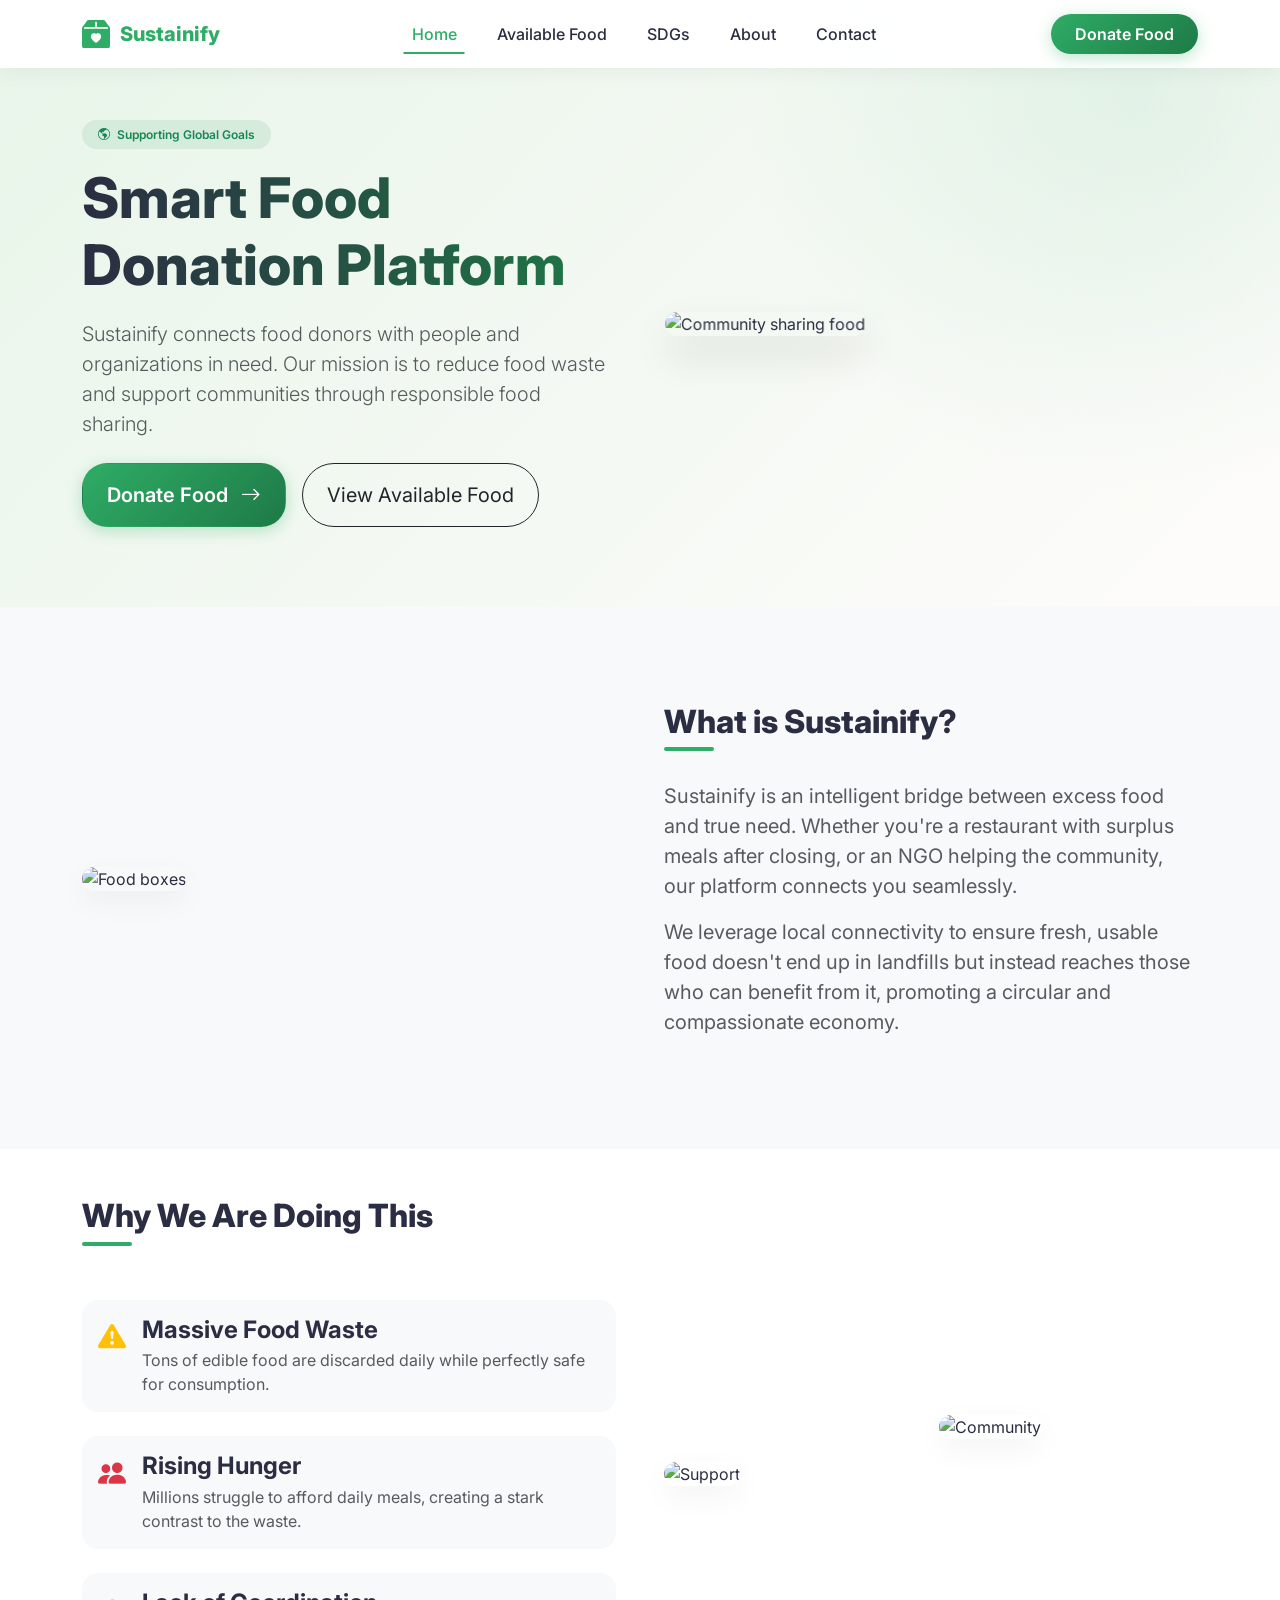
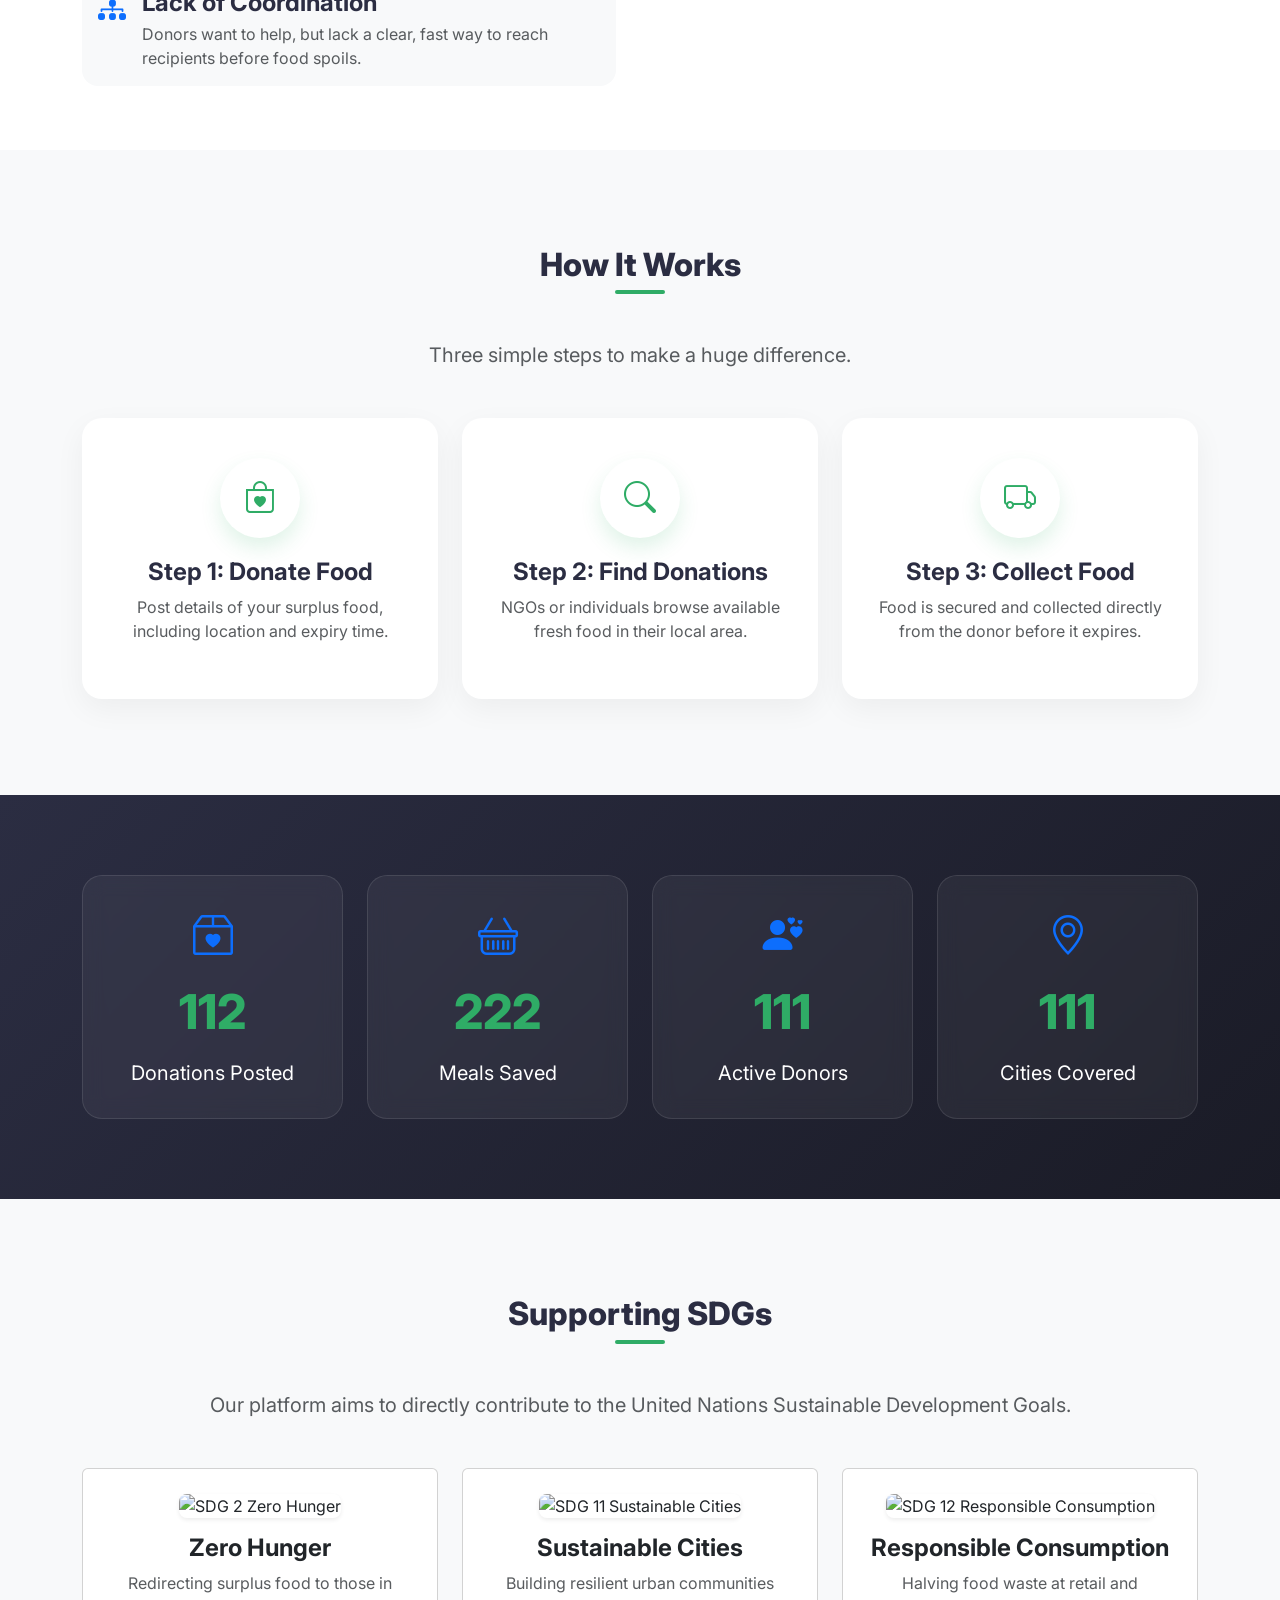
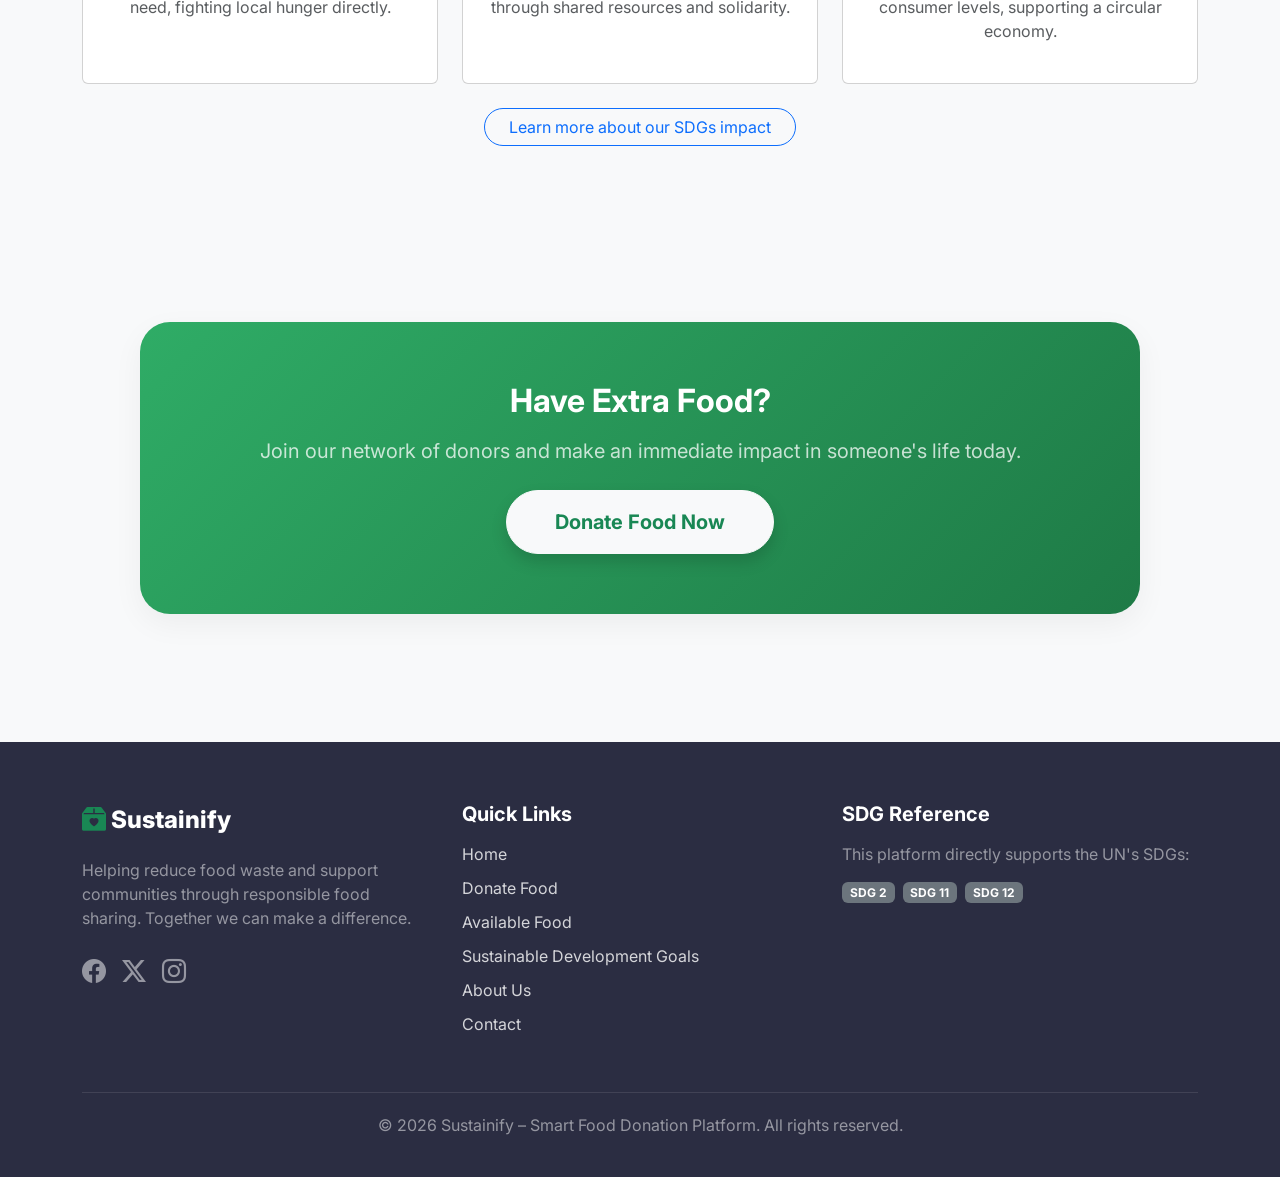
==== index.html @ 9cd1358a "First commit" ====
<!DOCTYPE html>
<html lang="en">

<head>
    <meta charset="UTF-8">
    <meta name="viewport" content="width=device-width, initial-scale=1.0">
    <title>Sustainify - Smart Food Donation Platform</title>
    <!-- Fonts -->
    <link rel="preconnect" href="https://fonts.googleapis.com">
    <link rel="preconnect" href="https://fonts.gstatic.com" crossorigin>
    <link href="https://fonts.googleapis.com/css2?family=Inter:wght@300;400;500;600;700;800&display=swap"
        rel="stylesheet">
    <!-- Bootstrap CSS -->
    <link href="https://cdn.jsdelivr.net/npm/bootstrap@5.3.2/dist/css/bootstrap.min.css" rel="stylesheet">
    <!-- Bootstrap Icons -->
    <link rel="stylesheet" href="https://cdn.jsdelivr.net/npm/bootstrap-icons@1.11.1/font/bootstrap-icons.css">

    <style>
        :root {
            --primary: #2fac66;
            /* Fresh Green */
            --primary-dark: #1e7a46;
            --secondary: #f4a261;
            /* Warm Orange/Food */
            --dark: #2b2d42;
            --light: #f8f9fa;
            --gray: #6c757d;
        }

        body {
            font-family: 'Inter', sans-serif;
            background-color: var(--light);
            color: var(--dark);
            display: flex;
            flex-direction: column;
            min-height: 100vh;
            overflow-x: hidden;
        }

        /* Navbar */
        .navbar {
            backdrop-filter: blur(15px);
            background-color: rgba(255, 255, 255, 0.95);
            box-shadow: 0 4px 20px rgba(0, 0, 0, 0.05);
            transition: all 0.3s ease;
        }

        .navbar-brand {
            font-weight: 800;
            color: var(--primary) !important;
            display: flex;
            align-items: center;
            gap: 10px;
        }

        .nav-link {
            font-weight: 500;
            color: var(--dark);
            transition: color 0.3s;
            position: relative;
        }

        .nav-link::after {
            content: '';
            position: absolute;
            width: 0;
            height: 2px;
            bottom: 0;
            left: 50%;
            background-color: var(--primary);
            transition: all 0.3s ease;
            transform: translateX(-50%);
        }

        .nav-link:hover::after,
        .nav-link.active::after {
            width: 100%;
        }

        .nav-link.active {
            color: var(--primary) !important;
        }

        .btn-donate-nav {
            background: linear-gradient(135deg, var(--primary), var(--primary-dark));
            color: white !important;
            border-radius: 25px;
            padding: 8px 24px;
            font-weight: 600;
            transition: transform 0.3s ease, box-shadow 0.3s ease;
            box-shadow: 0 4px 15px rgba(47, 172, 102, 0.3);
        }

        .btn-donate-nav:hover {
            transform: translateY(-2px);
            box-shadow: 0 6px 20px rgba(47, 172, 102, 0.4);
            color: white;
        }

        /* Hero Section */
        .hero {
            padding: 120px 0 80px;
            background: linear-gradient(135deg, #e8f5e9 0%, #fefcfb 100%);
            position: relative;
            overflow: hidden;
        }

        .hero::before {
            content: '';
            position: absolute;
            top: -50%;
            right: -20%;
            width: 800px;
            height: 800px;
            background: radial-gradient(circle, rgba(47, 172, 102, 0.1) 0%, rgba(255, 255, 255, 0) 70%);
            border-radius: 50%;
            z-index: 0;
        }

        .hero-content {
            position: relative;
            z-index: 1;
        }

        .hero-title {
            font-size: 3.5rem;
            font-weight: 800;
            line-height: 1.2;
            margin-bottom: 20px;
            background: linear-gradient(90deg, var(--dark), var(--primary-dark));
            -webkit-background-clip: text;
            -webkit-text-fill-color: transparent;
        }

        .hero-image {
            border-radius: 30px;
            box-shadow: 0 20px 40px rgba(0, 0, 0, 0.1);
            transform: perspective(1000px) rotateY(-5deg);
            transition: transform 0.5s ease;
        }

        .hero-image:hover {
            transform: perspective(1000px) rotateY(0deg);
        }

        /* Utils */
        .section-title {
            font-weight: 800;
            margin-bottom: 40px;
            position: relative;
            display: inline-block;
        }

        .section-title::after {
            content: '';
            position: absolute;
            bottom: -10px;
            left: 0;
            width: 50px;
            height: 4px;
            background-color: var(--primary);
            border-radius: 2px;
        }

        .section-title.text-center::after {
            left: 50%;
            transform: translateX(-50%);
        }

        .img-radius {
            border-radius: 20px;
        }

        .shadow-soft {
            box-shadow: 0 10px 30px rgba(0, 0, 0, 0.05);
        }

        .hover-lift {
            transition: transform 0.3s ease, box-shadow 0.3s ease;
        }

        .hover-lift:hover {
            transform: translateY(-10px);
            box-shadow: 0 15px 40px rgba(0, 0, 0, 0.1);
        }

        .gradient-text {
            background: linear-gradient(135deg, var(--primary), var(--secondary));
            -webkit-background-clip: text;
            -webkit-text-fill-color: transparent;
        }

        /* How it works */
        .step-icon {
            width: 80px;
            height: 80px;
            background: #fff;
            border-radius: 50%;
            display: flex;
            align-items: center;
            justify-content: center;
            font-size: 2rem;
            color: var(--primary);
            margin: 0 auto 20px;
            box-shadow: 0 10px 20px rgba(47, 172, 102, 0.15);
            position: relative;
            z-index: 2;
        }

        .step-card {
            background: #fff;
            padding: 40px 20px;
            border-radius: 20px;
            height: 100%;
            position: relative;
        }

        /* Statistics */
        .stats-section {
            background: linear-gradient(135deg, var(--dark), #1a1b26);
            color: white;
            padding: 80px 0;
            position: relative;
        }

        .stat-card {
            background: rgba(255, 255, 255, 0.05);
            backdrop-filter: blur(10px);
            padding: 30px;
            border-radius: 20px;
            border: 1px solid rgba(255, 255, 255, 0.1);
            text-align: center;
        }

        .stat-number {
            font-size: 3rem;
            font-weight: 800;
            color: var(--primary);
            margin: 10px 0;
        }

        /* CTA */
        .cta-section {
            background: linear-gradient(135deg, var(--primary), var(--primary-dark));
            border-radius: 30px;
            padding: 60px;
            color: white;
            text-align: center;
            margin: 80px auto;
            max-width: 1000px;
            position: relative;
            overflow: hidden;
        }

        .cta-section::before {
            content: '';
            position: absolute;
            top: 0;
            left: 0;
            width: 100%;
            height: 100%;
            background: url('https://images.unsplash.com/photo-1593113565214-80afcb4a45d7?ixlib=rb-4.0.3&auto=format&fit=crop&w=1000&q=80') center/cover;
            opacity: 0.1;
            mix-blend-mode: overlay;
        }

        .cta-content {
            position: relative;
            z-index: 1;
        }

        /* Footer */
        .footer {
            background-color: var(--dark);
            color: rgba(255, 255, 255, 0.8);
            padding: 60px 0 20px;
            margin-top: auto;
        }

        .footer-brand {
            font-size: 1.5rem;
            font-weight: 800;
            color: white;
            margin-bottom: 20px;
            display: inline-block;
        }

        .footer-links {
            list-style: none;
            padding: 0;
        }

        .footer-links li {
            margin-bottom: 10px;
        }

        .footer-links a {
            color: rgba(255, 255, 255, 0.8);
            text-decoration: none;
            transition: color 0.3s;
        }

        .footer-links a:hover {
            color: var(--primary);
        }

        .footer-divider {
            border-top: 1px solid rgba(255, 255, 255, 0.1);
            margin: 40px 0 20px;
            padding-top: 20px;
        }
    </style>
</head>

<body>

    <!-- Navbar -->
    <nav class="navbar navbar-expand-lg fixed-top">
        <div class="container">
            <a class="navbar-brand" href="index.html">
                <i class="bi bi-box2-heart-fill fs-3"></i> Sustainify
            </a>
            <button class="navbar-toggler" type="button" data-bs-toggle="collapse" data-bs-target="#navbarNav">
                <span class="navbar-toggler-icon"></span>
            </button>
            <div class="collapse navbar-collapse" id="navbarNav">
                <ul class="navbar-nav mx-auto gap-4">
                    <li class="nav-item">
                        <a class="nav-link" href="index.html">Home</a>
                    </li>
                    <li class="nav-item">
                        <a class="nav-link" href="food-list.html">Available Food</a>
                    </li>
                    <li class="nav-item">
                        <a class="nav-link" href="sdg.html">SDGs</a>
                    </li>
                    <li class="nav-item">
                        <a class="nav-link" href="about.html">About</a>
                    </li>
                    <li class="nav-item">
                        <a class="nav-link" href="contact.html">Contact</a>
                    </li>
                </ul>
                <div class="d-flex">
                    <a href="donate.html" class="btn btn-donate-nav nav-link">Donate Food</a>
                </div>
            </div>
        </div>
    </nav>

    <!-- Hero Section -->
    <section class="hero d-flex align-items-center">
        <div class="container">
            <div class="row align-items-center g-5">
                <div class="col-lg-6 hero-content">
                    <span class="badge bg-success bg-opacity-10 text-success mb-3 px-3 py-2 rounded-pill fw-semibold">
                        <i class="bi bi-globe-americas me-1"></i> Supporting Global Goals
                    </span>
                    <h1 class="hero-title">Smart Food Donation Platform</h1>
                    <p class="lead text-muted mb-4">
                        Sustainify connects food donors with people and organizations in need.
                        Our mission is to reduce food waste and support communities through responsible food sharing.
                    </p>
                    <div class="d-flex gap-3 flex-wrap">
                        <a href="donate.html" class="btn btn-donate-nav px-4 py-3 fs-5">
                            Donate Food <i class="bi bi-arrow-right ms-2"></i>
                        </a>
                        <a href="food-list.html" class="btn btn-outline-dark rounded-pill px-4 py-3 fs-5 hover-lift">
                            View Available Food
                        </a>
                    </div>
                </div>
                <div class="col-lg-6">
                    <img src="https://images.unsplash.com/photo-1593113630400-ea4288922497?ixlib=rb-4.0.3&auto=format&fit=crop&w=800&q=80"
                        alt="Community sharing food" class="img-fluid hero-image w-100 object-fit-cover"
                        style="height: 500px;">
                </div>
            </div>
        </div>
    </section>

    <!-- What is Sustainify -->
    <section class="py-5 my-5">
        <div class="container">
            <div class="row align-items-center g-5 flex-lg-row-reverse">
                <div class="col-lg-6">
                    <h2 class="section-title">What is Sustainify?</h2>
                    <p class="fs-5 text-muted">
                        Sustainify is an intelligent bridge between excess food and true need. Whether you're a
                        restaurant with surplus meals after closing, or an NGO helping the community, our platform
                        connects you seamlessly.
                    </p>
                    <p class="fs-5 text-muted">
                        We leverage local connectivity to ensure fresh, usable food doesn't end up in landfills but
                        instead reaches those who can benefit from it, promoting a circular and compassionate economy.
                    </p>
                </div>
                <div class="col-lg-6">
                    <div class="position-relative hover-lift">
                        <img src="https://images.unsplash.com/photo-1594708767771-a7502209ff51?ixlib=rb-4.0.3&auto=format&fit=crop&w=800&q=80"
                            alt="Food boxes" class="img-fluid img-radius shadow-soft">
                    </div>
                </div>
            </div>
        </div>
    </section>

    <!-- Why We Are Doing This -->
    <section class="py-5 bg-white">
        <div class="container">
            <div class="row align-items-center g-5">
                <div class="col-lg-6">
                    <h2 class="section-title">Why We Are Doing This</h2>
                    <ul class="list-unstyled mt-4">
                        <li class="d-flex align-items-start mb-4 hover-lift p-3 rounded-4 bg-light">
                            <i class="bi bi-exclamation-triangle-fill text-warning fs-3 me-3"></i>
                            <div>
                                <h4 class="fw-bold mb-1">Massive Food Waste</h4>
                                <p class="text-muted mb-0">Tons of edible food are discarded daily while perfectly safe
                                    for consumption.</p>
                            </div>
                        </li>
                        <li class="d-flex align-items-start mb-4 hover-lift p-3 rounded-4 bg-light">
                            <i class="bi bi-people-fill text-danger fs-3 me-3"></i>
                            <div>
                                <h4 class="fw-bold mb-1">Rising Hunger</h4>
                                <p class="text-muted mb-0">Millions struggle to afford daily meals, creating a stark
                                    contrast to the waste.</p>
                            </div>
                        </li>
                        <li class="d-flex align-items-start hover-lift p-3 rounded-4 bg-light">
                            <i class="bi bi-diagram-3-fill text-primary fs-3 me-3"></i>
                            <div>
                                <h4 class="fw-bold mb-1">Lack of Coordination</h4>
                                <p class="text-muted mb-0">Donors want to help, but lack a clear, fast way to reach
                                    recipients before food spoils.</p>
                            </div>
                        </li>
                    </ul>
                </div>
                <div class="col-lg-6">
                    <div class="row g-3">
                        <div class="col-6">
                            <img src="https://images.unsplash.com/photo-1488521787991-ed7bbaae773c?ixlib=rb-4.0.3&auto=format&fit=crop&w=400&q=80"
                                alt="Support" class="img-fluid img-radius shadow-soft hover-lift mt-5">
                        </div>
                        <div class="col-6">
                            <img src="https://communitysolidarity.org/sites/all/files/hempstead_food_share_banner2.png"
                                alt="Community" class="img-fluid img-radius shadow-soft hover-lift">
                        </div>
                    </div>
                </div>
            </div>
        </div>
    </section>

    <!-- How it works -->
    <section class="py-5 my-5 bg-light">
        <div class="container">
            <div class="text-center mb-5">
                <h2 class="section-title text-center">How It Works</h2>
                <p class="text-muted fs-5 mt-3">Three simple steps to make a huge difference.</p>
            </div>
            <div class="row g-4 position-relative">
                <!-- Connect line removed intentionally -->

                <div class="col-md-4 text-center">
                    <div class="step-card shadow-soft hover-lift">
                        <div class="step-icon">
                            <i class="bi bi-bag-heart"></i>
                        </div>
                        <h4 class="fw-bold">Step 1: Donate Food</h4>
                        <p class="text-muted">Post details of your surplus food, including location and expiry time.</p>
                    </div>
                </div>
                <div class="col-md-4 text-center">
                    <div class="step-card shadow-soft hover-lift">
                        <div class="step-icon">
                            <i class="bi bi-search"></i>
                        </div>
                        <h4 class="fw-bold">Step 2: Find Donations</h4>
                        <p class="text-muted">NGOs or individuals browse available fresh food in their local area.</p>
                    </div>
                </div>
                <div class="col-md-4 text-center">
                    <div class="step-card shadow-soft hover-lift">
                        <div class="step-icon">
                            <i class="bi bi-truck"></i>
                        </div>
                        <h4 class="fw-bold">Step 3: Collect Food</h4>
                        <p class="text-muted">Food is secured and collected directly from the donor before it expires.
                        </p>
                    </div>
                </div>
            </div>
        </div>
    </section>

    <!-- Statistics Section -->
    <section class="stats-section">
        <div class="container">
            <div class="row g-4 text-center">
                <div class="col-sm-6 col-lg-3">
                    <div class="stat-card hover-lift">
                        <i class="bi bi-box2-heart fs-1 text-primary"></i>
                        <div class="stat-number" data-target="120">0</div>
                        <div class="fs-5">Donations Posted</div>
                    </div>
                </div>
                <div class="col-sm-6 col-lg-3">
                    <div class="stat-card hover-lift">
                        <i class="bi bi-basket fs-1 text-primary"></i>
                        <div class="stat-number" data-target="350">0</div>
                        <div class="fs-5">Meals Saved</div>
                    </div>
                </div>
                <div class="col-sm-6 col-lg-3">
                    <div class="stat-card hover-lift">
                        <i class="bi bi-person-hearts fs-1 text-primary"></i>
                        <div class="stat-number" data-target="50">0</div>
                        <div class="fs-5">Active Donors</div>
                    </div>
                </div>
                <div class="col-sm-6 col-lg-3">
                    <div class="stat-card hover-lift">
                        <i class="bi bi-geo-alt fs-1 text-primary"></i>
                        <div class="stat-number" data-target="10">0</div>
                        <div class="fs-5">Cities Covered</div>
                    </div>
                </div>
            </div>
        </div>
    </section>

    <!-- SDG Highlight Section -->
    <section class="py-5 my-5">
        <div class="container">
            <div class="text-center mb-5">
                <h2 class="section-title text-center">Supporting SDGs</h2>
                <p class="text-muted fs-5 mt-3">Our platform aims to directly contribute to the United Nations
                    Sustainable Development Goals.</p>
            </div>
            <div class="row g-4">
                <div class="col-md-4">
                    <div class="card h-100 hover-lift text-center p-4">
                        <div class="mb-3">
                            <img src="https://sdgs.un.org/sites/default/files/goals/E_SDG_Icons-02.jpg"
                                alt="SDG 2 Zero Hunger" class="img-fluid rounded-3 shadow-sm" style="width: 120px;">
                        </div>
                        <h4 class="fw-bold">Zero Hunger</h4>
                        <p class="text-muted">Redirecting surplus food to those in need, fighting local hunger directly.
                        </p>
                    </div>
                </div>
                <div class="col-md-4">
                    <div class="card h-100 hover-lift text-center p-4">
                        <div class="mb-3">
                            <img src="https://sdgs.un.org/sites/default/files/goals/E_SDG_Icons-11.jpg"
                                alt="SDG 11 Sustainable Cities" class="img-fluid rounded-3 shadow-sm"
                                style="width: 120px;">
                        </div>
                        <h4 class="fw-bold">Sustainable Cities</h4>
                        <p class="text-muted">Building resilient urban communities through shared resources and
                            solidarity.</p>
                    </div>
                </div>
                <div class="col-md-4">
                    <div class="card h-100 hover-lift text-center p-4">
                        <div class="mb-3">
                            <img src="https://sdgs.un.org/sites/default/files/goals/E_SDG_Icons-12.jpg"
                                alt="SDG 12 Responsible Consumption" class="img-fluid rounded-3 shadow-sm"
                                style="width: 120px;">
                        </div>
                        <h4 class="fw-bold">Responsible Consumption</h4>
                        <p class="text-muted">Halving food waste at retail and consumer levels, supporting a circular
                            economy.</p>
                    </div>
                </div>
            </div>
            <div class="text-center mt-4">
                <a href="sdg.html" class="btn btn-outline-primary rounded-pill px-4">Learn more about our SDGs
                    impact</a>
            </div>
        </div>
    </section>

    <!-- Call to action -->
    <div class="container pb-5">
        <div class="cta-section shadow-soft hover-lift">
            <div class="cta-content">
                <h2 class="fw-bold mb-3">Have Extra Food?</h2>
                <p class="fs-5 mb-4 opacity-75">Join our network of donors and make an immediate impact in someone's
                    life today.</p>
                <a href="donate.html"
                    class="btn btn-light text-success fw-bold rounded-pill px-5 py-3 fs-5 hover-zoom shadow">
                    Donate Food Now
                </a>
            </div>
        </div>
    </div>

    <!-- Footer -->
    <footer class="footer">
        <div class="container">
            <div class="row g-4">
                <div class="col-lg-4">
                    <a href="index.html" class="footer-brand text-decoration-none">
                        <i class="bi bi-box2-heart-fill text-success"></i> Sustainify
                    </a>
                    <p class="text-white-50 mb-4 pe-lg-4">
                        Helping reduce food waste and support communities through responsible food sharing. Together we
                        can make a difference.
                    </p>
                    <div class="d-flex gap-3">
                        <a href="#" class="text-white-50 fs-4 hover-zoom"><i class="bi bi-facebook"></i></a>
                        <a href="#" class="text-white-50 fs-4 hover-zoom"><i class="bi bi-twitter-x"></i></a>
                        <a href="#" class="text-white-50 fs-4 hover-zoom"><i class="bi bi-instagram"></i></a>
                    </div>
                </div>
                <div class="col-lg-4">
                    <h5 class="text-white mb-3 fw-bold">Quick Links</h5>
                    <ul class="footer-links">
                        <li><a href="index.html">Home</a></li>
                        <li><a href="donate.html">Donate Food</a></li>
                        <li><a href="food-list.html">Available Food</a></li>
                        <li><a href="sdg.html">Sustainable Development Goals</a></li>
                        <li><a href="about.html">About Us</a></li>
                        <li><a href="contact.html">Contact</a></li>
                    </ul>
                </div>
                <div class="col-lg-4">
                    <h5 class="text-white mb-3 fw-bold">SDG Reference</h5>
                    <p class="text-white-50">
                        This platform directly supports the UN's SDGs:
                    </p>
                    <div class="d-flex gap-2 mb-3 flex-wrap">
                        <span class="badge bg-secondary text-white">SDG 2</span>
                        <span class="badge bg-secondary text-white">SDG 11</span>
                        <span class="badge bg-secondary text-white">SDG 12</span>
                    </div>
                </div>
            </div>
            <div class="footer-divider text-center text-white-50">
                <p class="mb-0">© 2026 Sustainify – Smart Food Donation Platform. All rights reserved.</p>
            </div>
        </div>
    </footer>

    <!-- Bootstrap JS -->
    <script src="https://cdn.jsdelivr.net/npm/bootstrap@5.3.2/dist/js/bootstrap.bundle.min.js"></script>

    <!-- Custom Scripts -->
    <script>
        document.addEventListener('DOMContentLoaded', () => {
            // Navbar Active State
            const currentPath = window.location.pathname.split('/').pop() || 'index.html';
            const navLinks = document.querySelectorAll('.nav-link');
            navLinks.forEach(link => {
                if (link.getAttribute('href') === currentPath) {
                    link.classList.add('active');
                }
            });

            // Animated Counters
            const counters = document.querySelectorAll('.stat-number');
            const speed = 200; // The lower the slower

            const animateCounters = () => {
                counters.forEach(counter => {
                    const target = +counter.getAttribute('data-target');
                    const count = +counter.innerText;

                    const updateCount = () => {
                        const inc = target / speed;
                        if (count < target) {
                            counter.innerText = Math.ceil(parseInt(counter.innerText) + inc);
                            setTimeout(updateCount, 10);
                        } else {
                            counter.innerText = target + "+";
                        }
                    };
                    updateCount();
                });
            }

            // Intersection Observer for animations
            const observerOptions = {
                threshold: 0.5
            };
            const observer = new IntersectionObserver((entries) => {
                entries.forEach(entry => {
                    if (entry.isIntersecting) {
                        animateCounters();
                        observer.disconnect(); // Run once
                    }
                });
            }, observerOptions);

            const statsSection = document.querySelector('.stats-section');
            if (statsSection) {
                observer.observe(statsSection);
            }
        });
    </script>
</body>

</html>
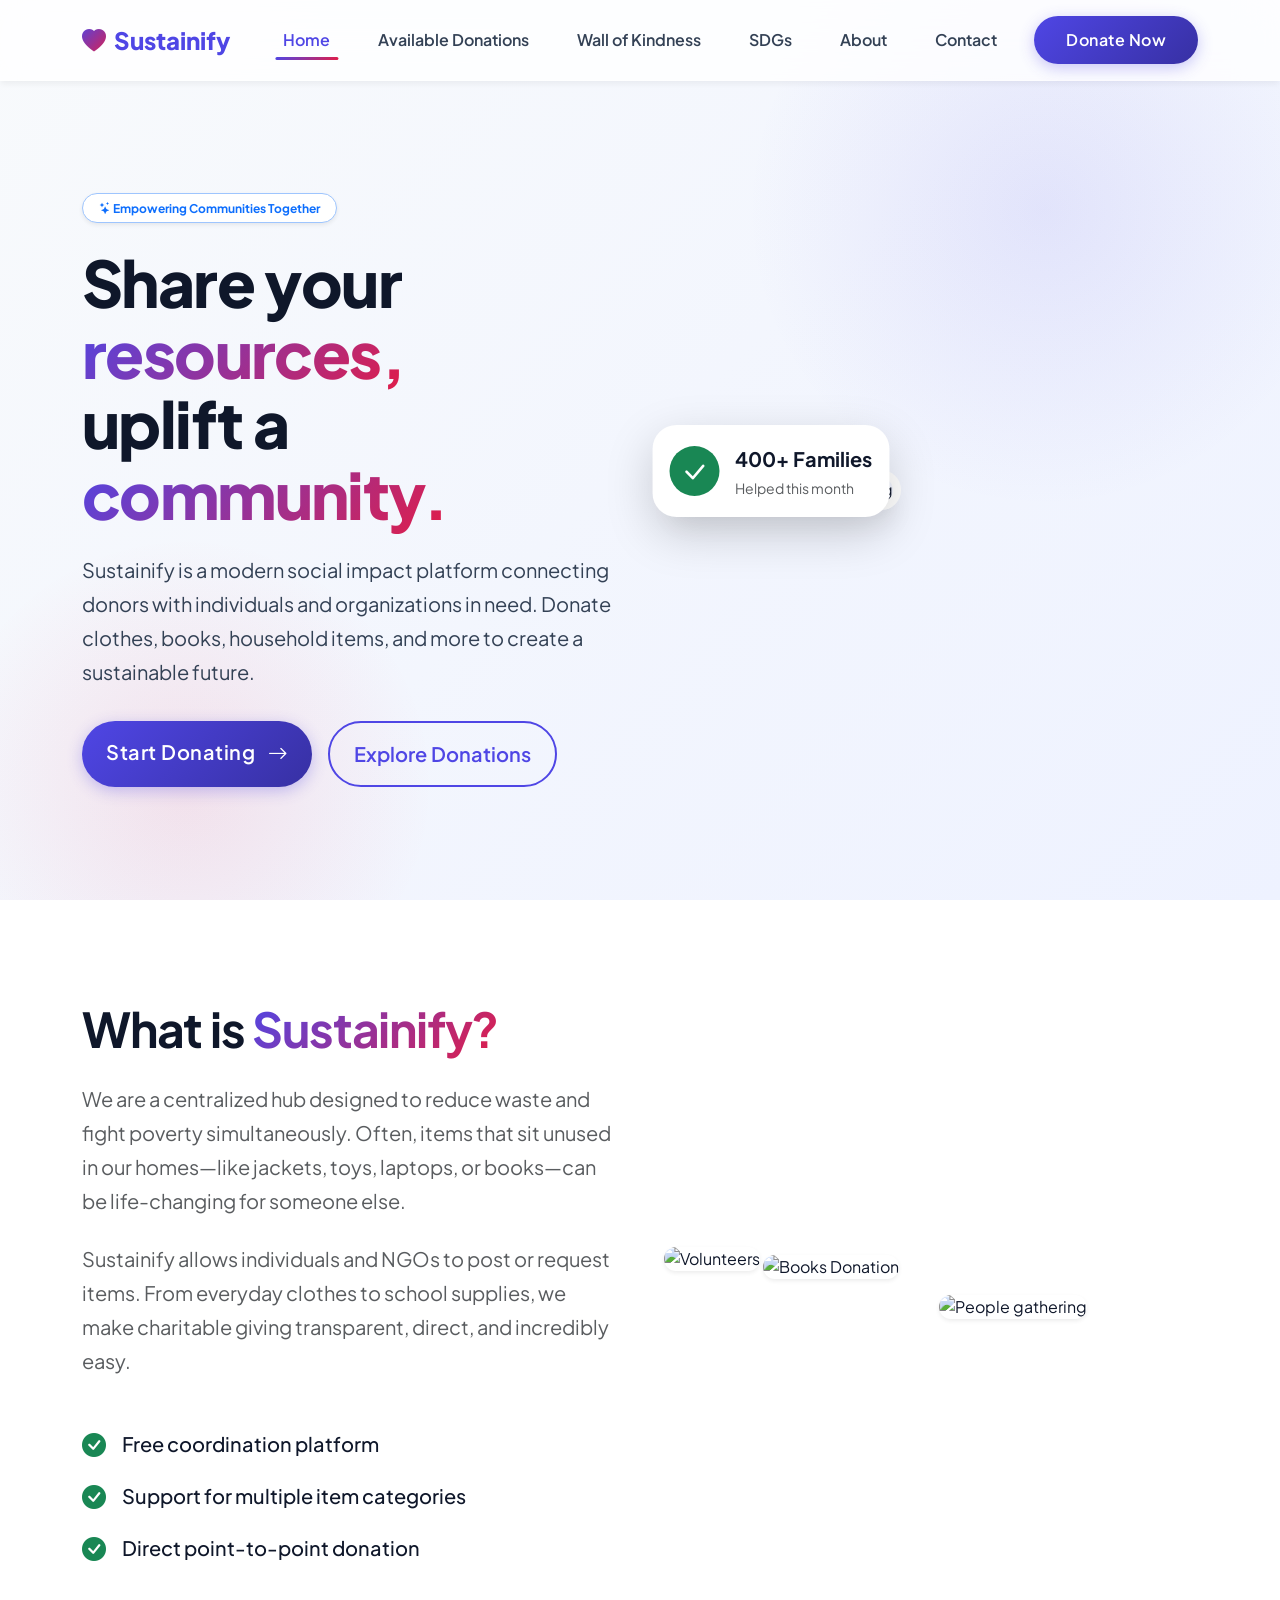
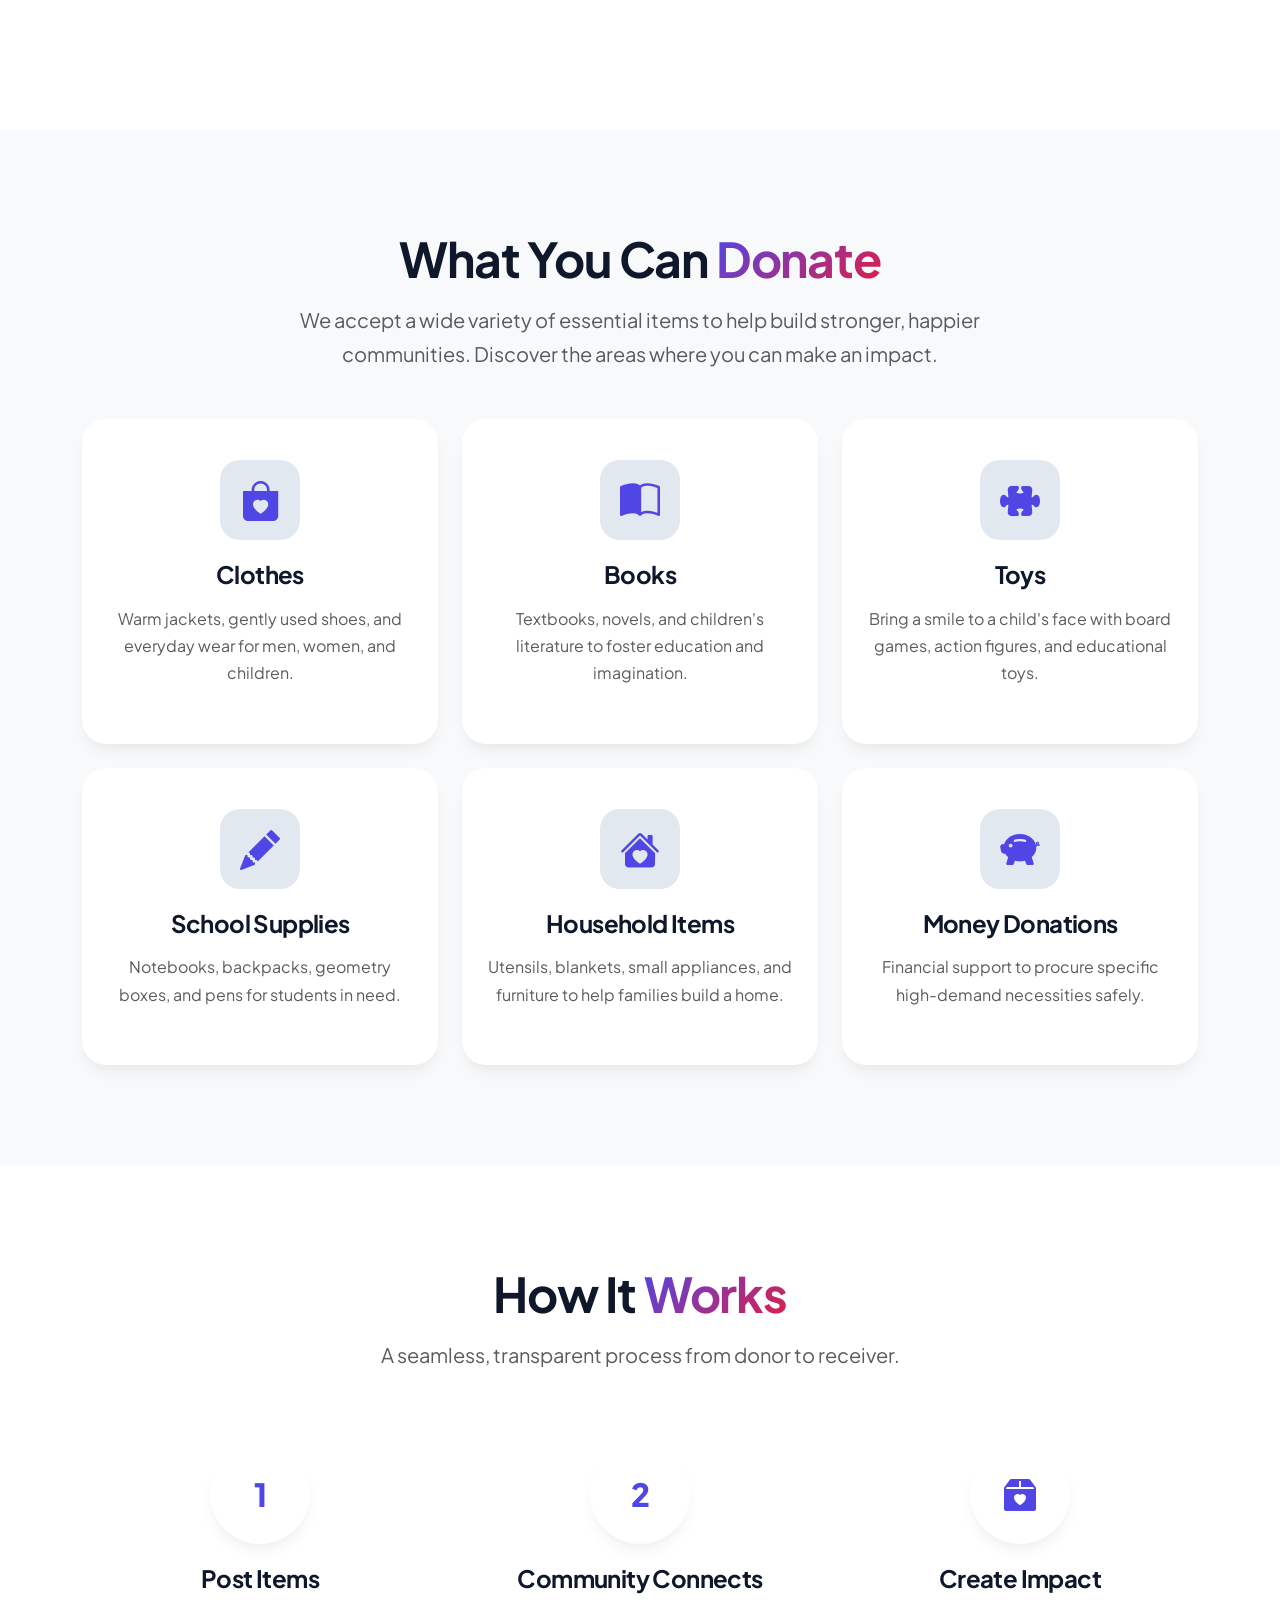
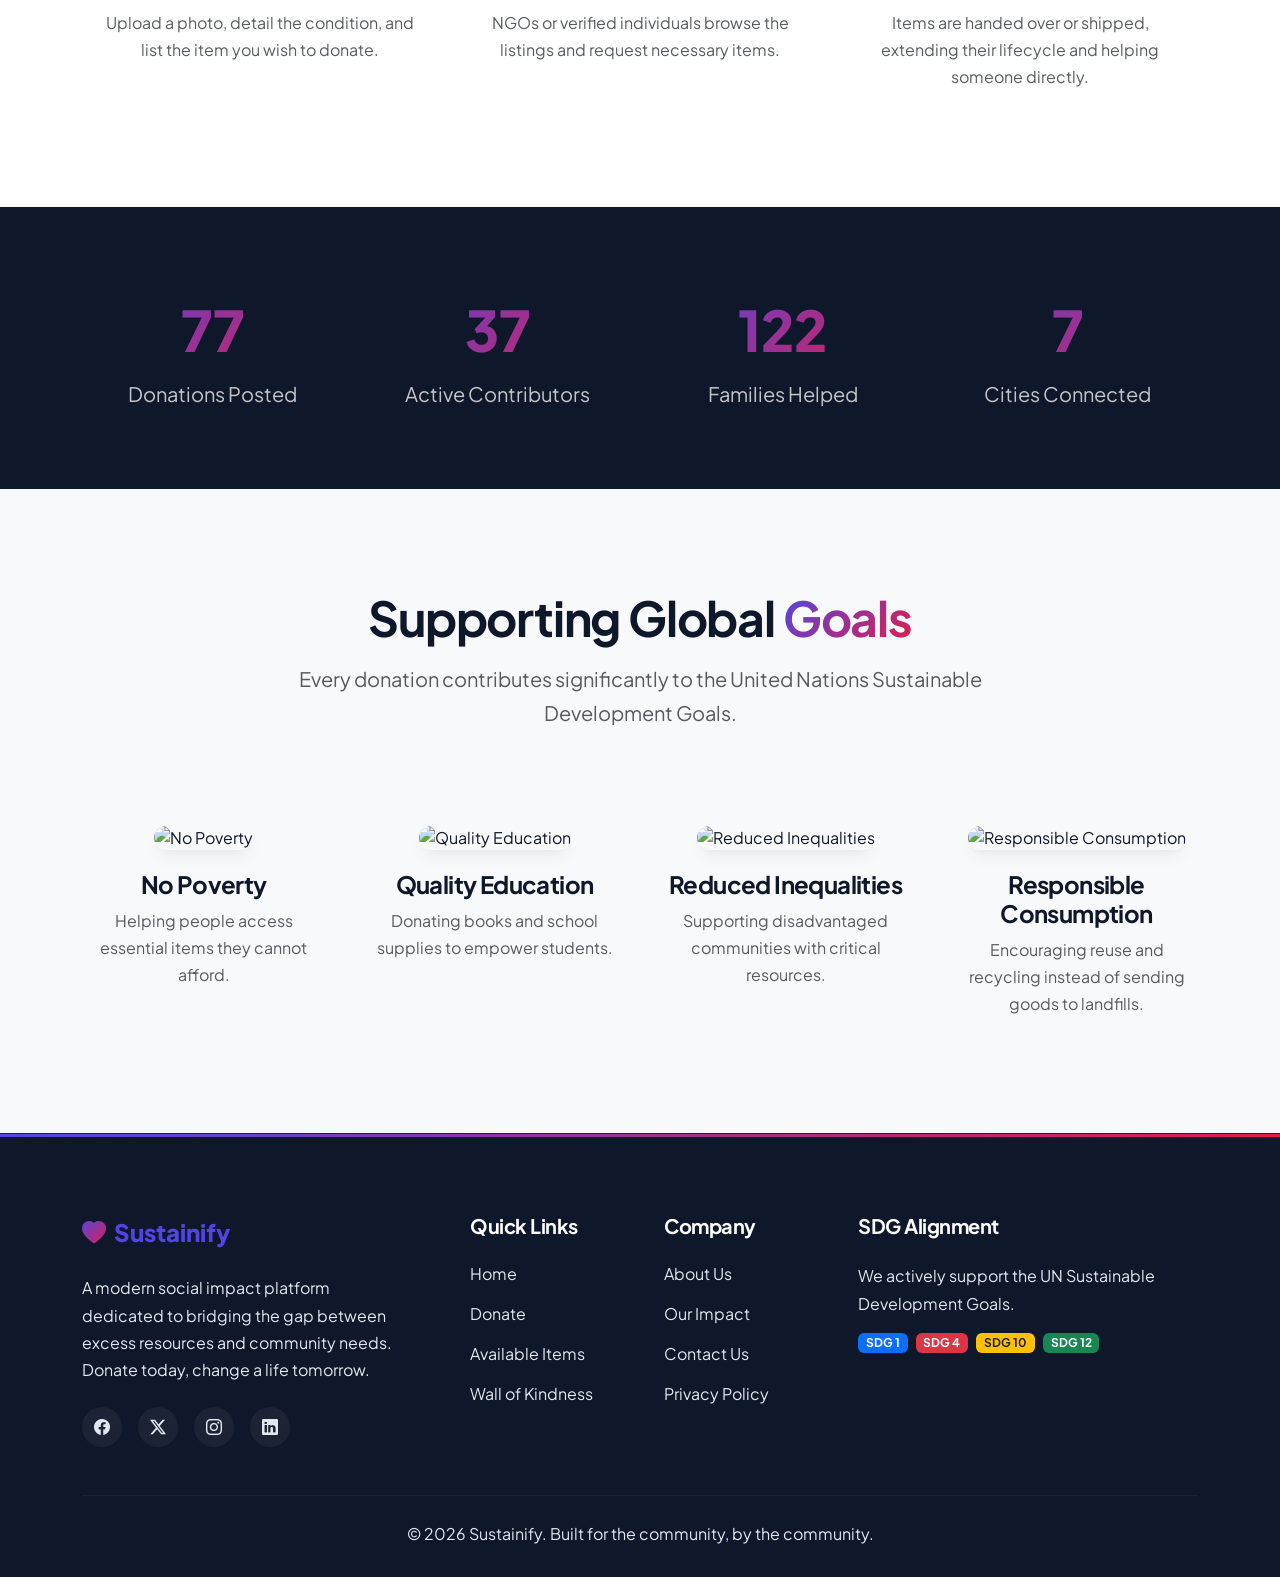
==== commit 51d04f9b: "Website change from food donation to Community donation platform" ====
--- a/index.html
+++ b/index.html
@@ -4,449 +4,332 @@
 <head>
     <meta charset="UTF-8">
     <meta name="viewport" content="width=device-width, initial-scale=1.0">
-    <title>Sustainify - Smart Food Donation Platform</title>
-    <!-- Fonts -->
-    <link rel="preconnect" href="https://fonts.googleapis.com">
-    <link rel="preconnect" href="https://fonts.gstatic.com" crossorigin>
-    <link href="https://fonts.googleapis.com/css2?family=Inter:wght@300;400;500;600;700;800&display=swap"
-        rel="stylesheet">
+    <title>Sustainify - Community Donation Platform</title>
+    
     <!-- Bootstrap CSS -->
     <link href="https://cdn.jsdelivr.net/npm/bootstrap@5.3.2/dist/css/bootstrap.min.css" rel="stylesheet">
     <!-- Bootstrap Icons -->
     <link rel="stylesheet" href="https://cdn.jsdelivr.net/npm/bootstrap-icons@1.11.1/font/bootstrap-icons.css">
+    
+    <!-- Custom CSS -->
+    <link rel="stylesheet" href="assets/css/style.css">
 
     <style>
-        :root {
-            --primary: #2fac66;
-            /* Fresh Green */
-            --primary-dark: #1e7a46;
-            --secondary: #f4a261;
-            /* Warm Orange/Food */
-            --dark: #2b2d42;
-            --light: #f8f9fa;
-            --gray: #6c757d;
-        }
-
-        body {
-            font-family: 'Inter', sans-serif;
-            background-color: var(--light);
-            color: var(--dark);
-            display: flex;
-            flex-direction: column;
+        /* Homepage specific styles */
+        .hero-section {
             min-height: 100vh;
-            overflow-x: hidden;
-        }
-
-        /* Navbar */
-        .navbar {
-            backdrop-filter: blur(15px);
-            background-color: rgba(255, 255, 255, 0.95);
-            box-shadow: 0 4px 20px rgba(0, 0, 0, 0.05);
-            transition: all 0.3s ease;
-        }
-
-        .navbar-brand {
-            font-weight: 800;
-            color: var(--primary) !important;
             display: flex;
             align-items: center;
-            gap: 10px;
-        }
-
-        .nav-link {
-            font-weight: 500;
-            color: var(--dark);
-            transition: color 0.3s;
-            position: relative;
-        }
-
-        .nav-link::after {
+            background: linear-gradient(135deg, var(--light) 0%, #eef2ff 100%);
+            position: relative;
+            overflow: hidden;
+            padding-top: 80px;
+        }
+
+        .hero-bg-shapes {
+            position: absolute;
+            top: 0; left: 0; right: 0; bottom: 0;
+            z-index: 0;
+            overflow: hidden;
+        }
+
+        .shape-1 {
+            position: absolute;
+            top: -10%; right: -5%;
+            width: 600px; height: 600px;
+            background: radial-gradient(circle, rgba(79, 70, 229, 0.1) 0%, transparent 70%);
+            border-radius: 50%;
+            animation: float 10s infinite ease-in-out;
+        }
+
+        .shape-2 {
+            position: absolute;
+            bottom: -15%; left: -5%;
+            width: 500px; height: 500px;
+            background: radial-gradient(circle, rgba(225, 29, 72, 0.1) 0%, transparent 70%);
+            border-radius: 50%;
+            animation: float 8s infinite ease-in-out reverse;
+        }
+
+        @keyframes float {
+            0% { transform: translateY(0px) rotate(0deg); }
+            50% { transform: translateY(-30px) rotate(5deg); }
+            100% { transform: translateY(0px) rotate(0deg); }
+        }
+
+        .hero-content {
+            position: relative;
+            z-index: 1;
+        }
+
+        .hero-title {
+            font-size: 4rem;
+            font-weight: 800;
+            line-height: 1.1;
+            margin-bottom: 1.5rem;
+        }
+
+        .hero-subtitle {
+            font-size: 1.25rem;
+            color: var(--dark-muted);
+            margin-bottom: 2rem;
+            max-width: 600px;
+        }
+
+        .hero-image-wrapper {
+            position: relative;
+            z-index: 1;
+        }
+
+        .hero-img {
+            border-radius: 30px;
+            box-shadow: var(--shadow-lg);
+            border: 8px solid white;
+        }
+
+        /* Category Cards */
+        .category-card {
+            text-align: center;
+            padding: 40px 20px;
+            height: 100%;
+            cursor: pointer;
+        }
+
+        .category-icon {
+            width: 80px; 
+            height: 80px;
+            border-radius: 20px;
+            background: var(--light-muted);
+            display: flex;
+            align-items: center;
+            justify-content: center;
+            margin: 0 auto 20px;
+            font-size: 2.5rem;
+            color: var(--primary);
+            transition: var(--transition-normal);
+        }
+
+        .category-card:hover .category-icon {
+            background: var(--grad-primary);
+            color: white;
+            box-shadow: var(--shadow-glow);
+            transform: scale(1.1) rotate(5deg);
+        }
+
+        /* Stats Section */
+        .stats-section {
+            background: var(--dark);
+            color: white;
+            position: relative;
+            padding: 80px 0;
+            overflow: hidden;
+        }
+
+        .stats-section::after {
             content: '';
             position: absolute;
-            width: 0;
-            height: 2px;
-            bottom: 0;
-            left: 50%;
-            background-color: var(--primary);
-            transition: all 0.3s ease;
-            transform: translateX(-50%);
-        }
-
-        .nav-link:hover::after,
-        .nav-link.active::after {
-            width: 100%;
-        }
-
-        .nav-link.active {
-            color: var(--primary) !important;
-        }
-
-        .btn-donate-nav {
-            background: linear-gradient(135deg, var(--primary), var(--primary-dark));
-            color: white !important;
-            border-radius: 25px;
-            padding: 8px 24px;
-            font-weight: 600;
-            transition: transform 0.3s ease, box-shadow 0.3s ease;
-            box-shadow: 0 4px 15px rgba(47, 172, 102, 0.3);
-        }
-
-        .btn-donate-nav:hover {
-            transform: translateY(-2px);
-            box-shadow: 0 6px 20px rgba(47, 172, 102, 0.4);
-            color: white;
-        }
-
-        /* Hero Section */
-        .hero {
-            padding: 120px 0 80px;
-            background: linear-gradient(135deg, #e8f5e9 0%, #fefcfb 100%);
-            position: relative;
-            overflow: hidden;
-        }
-
-        .hero::before {
+            top: 0; left: 0; right: 0; bottom: 0;
+            background: url('https://images.unsplash.com/photo-1593113565214-80afcb4a45d7?ixlib=rb-4.0.3&auto=format&fit=crop&w=1920&q=80') center/cover;
+            opacity: 0.1;
+            z-index: 0;
+        }
+
+        .stat-item {
+            position: relative;
+            z-index: 1;
+            text-align: center;
+        }
+
+        .counter-val {
+            font-size: 3.5rem;
+            font-weight: 800;
+            background: var(--grad-accent);
+            -webkit-background-clip: text;
+            -webkit-text-fill-color: transparent;
+        }
+
+        /* How it works */
+        .step-wrapper {
+            position: relative;
+        }
+
+        .step-wrapper:not(:last-child)::after {
             content: '';
             position: absolute;
-            top: -50%;
-            right: -20%;
-            width: 800px;
-            height: 800px;
-            background: radial-gradient(circle, rgba(47, 172, 102, 0.1) 0%, rgba(255, 255, 255, 0) 70%);
+            top: 50px;
+            right: -50%;
+            width: 100%;
+            height: 2px;
+            background: dashed 2px var(--primary-light);
+            z-index: 0;
+        }
+
+        @media (max-width: 768px) {
+            .step-wrapper::after { display: none; }
+            .hero-title { font-size: 2.5rem; }
+        }
+
+        .step-number {
+            width: 100px;
+            height: 100px;
             border-radius: 50%;
-            z-index: 0;
-        }
-
-        .hero-content {
-            position: relative;
-            z-index: 1;
-        }
-
-        .hero-title {
-            font-size: 3.5rem;
-            font-weight: 800;
-            line-height: 1.2;
-            margin-bottom: 20px;
-            background: linear-gradient(90deg, var(--dark), var(--primary-dark));
-            -webkit-background-clip: text;
-            -webkit-text-fill-color: transparent;
-        }
-
-        .hero-image {
-            border-radius: 30px;
-            box-shadow: 0 20px 40px rgba(0, 0, 0, 0.1);
-            transform: perspective(1000px) rotateY(-5deg);
-            transition: transform 0.5s ease;
-        }
-
-        .hero-image:hover {
-            transform: perspective(1000px) rotateY(0deg);
-        }
-
-        /* Utils */
-        .section-title {
-            font-weight: 800;
-            margin-bottom: 40px;
-            position: relative;
-            display: inline-block;
-        }
-
-        .section-title::after {
-            content: '';
-            position: absolute;
-            bottom: -10px;
-            left: 0;
-            width: 50px;
-            height: 4px;
-            background-color: var(--primary);
-            border-radius: 2px;
-        }
-
-        .section-title.text-center::after {
-            left: 50%;
-            transform: translateX(-50%);
-        }
-
-        .img-radius {
-            border-radius: 20px;
-        }
-
-        .shadow-soft {
-            box-shadow: 0 10px 30px rgba(0, 0, 0, 0.05);
-        }
-
-        .hover-lift {
-            transition: transform 0.3s ease, box-shadow 0.3s ease;
-        }
-
-        .hover-lift:hover {
-            transform: translateY(-10px);
-            box-shadow: 0 15px 40px rgba(0, 0, 0, 0.1);
-        }
-
-        .gradient-text {
-            background: linear-gradient(135deg, var(--primary), var(--secondary));
-            -webkit-background-clip: text;
-            -webkit-text-fill-color: transparent;
-        }
-
-        /* How it works */
-        .step-icon {
-            width: 80px;
-            height: 80px;
-            background: #fff;
-            border-radius: 50%;
+            background: white;
+            box-shadow: var(--shadow-md);
             display: flex;
             align-items: center;
             justify-content: center;
             font-size: 2rem;
+            font-weight: 800;
             color: var(--primary);
             margin: 0 auto 20px;
-            box-shadow: 0 10px 20px rgba(47, 172, 102, 0.15);
-            position: relative;
-            z-index: 2;
-        }
-
-        .step-card {
-            background: #fff;
-            padding: 40px 20px;
-            border-radius: 20px;
-            height: 100%;
-            position: relative;
-        }
-
-        /* Statistics */
-        .stats-section {
-            background: linear-gradient(135deg, var(--dark), #1a1b26);
+            position: relative;
+            z-index: 1;
+            transition: var(--transition-normal);
+        }
+
+        .step-wrapper:hover .step-number {
+            transform: translateY(-10px);
+            box-shadow: var(--shadow-glow);
+            background: var(--primary);
             color: white;
-            padding: 80px 0;
-            position: relative;
-        }
-
-        .stat-card {
-            background: rgba(255, 255, 255, 0.05);
-            backdrop-filter: blur(10px);
-            padding: 30px;
-            border-radius: 20px;
-            border: 1px solid rgba(255, 255, 255, 0.1);
-            text-align: center;
-        }
-
-        .stat-number {
-            font-size: 3rem;
-            font-weight: 800;
-            color: var(--primary);
-            margin: 10px 0;
-        }
-
-        /* CTA */
-        .cta-section {
-            background: linear-gradient(135deg, var(--primary), var(--primary-dark));
-            border-radius: 30px;
-            padding: 60px;
-            color: white;
-            text-align: center;
-            margin: 80px auto;
-            max-width: 1000px;
-            position: relative;
+        }
+
+        /* SDG Cards */
+        .sdg-card {
+            border: none;
             overflow: hidden;
-        }
-
-        .cta-section::before {
-            content: '';
-            position: absolute;
-            top: 0;
-            left: 0;
-            width: 100%;
-            height: 100%;
-            background: url('https://images.unsplash.com/photo-1593113565214-80afcb4a45d7?ixlib=rb-4.0.3&auto=format&fit=crop&w=1000&q=80') center/cover;
-            opacity: 0.1;
-            mix-blend-mode: overlay;
-        }
-
-        .cta-content {
-            position: relative;
-            z-index: 1;
-        }
-
-        /* Footer */
-        .footer {
-            background-color: var(--dark);
-            color: rgba(255, 255, 255, 0.8);
-            padding: 60px 0 20px;
-            margin-top: auto;
-        }
-
-        .footer-brand {
-            font-size: 1.5rem;
-            font-weight: 800;
-            color: white;
+            background: transparent;
+        }
+
+        .sdg-img {
+            border-radius: var(--border-radius);
+            box-shadow: var(--shadow-md);
+            transition: var(--transition-normal);
             margin-bottom: 20px;
-            display: inline-block;
-        }
-
-        .footer-links {
-            list-style: none;
-            padding: 0;
-        }
-
-        .footer-links li {
-            margin-bottom: 10px;
-        }
-
-        .footer-links a {
-            color: rgba(255, 255, 255, 0.8);
-            text-decoration: none;
-            transition: color 0.3s;
-        }
-
-        .footer-links a:hover {
-            color: var(--primary);
-        }
-
-        .footer-divider {
-            border-top: 1px solid rgba(255, 255, 255, 0.1);
-            margin: 40px 0 20px;
-            padding-top: 20px;
+        }
+
+        .sdg-card:hover .sdg-img {
+            transform: translateY(-10px) scale(1.02);
+            box-shadow: var(--shadow-lg);
         }
     </style>
 </head>
 
 <body>
 
+    <!-- Loader -->
+    <div id="loader">
+        <div class="spinner-pulse"></div>
+    </div>
+
     <!-- Navbar -->
     <nav class="navbar navbar-expand-lg fixed-top">
         <div class="container">
             <a class="navbar-brand" href="index.html">
-                <i class="bi bi-box2-heart-fill fs-3"></i> Sustainify
+                <i class="bi bi-heart-fill"></i> Sustainify
             </a>
-            <button class="navbar-toggler" type="button" data-bs-toggle="collapse" data-bs-target="#navbarNav">
-                <span class="navbar-toggler-icon"></span>
+            <button class="navbar-toggler border-0" type="button" data-bs-toggle="collapse" data-bs-target="#navbarNav">
+                <i class="bi bi-list fs-1 text-dark"></i>
             </button>
             <div class="collapse navbar-collapse" id="navbarNav">
-                <ul class="navbar-nav mx-auto gap-4">
-                    <li class="nav-item">
-                        <a class="nav-link" href="index.html">Home</a>
-                    </li>
-                    <li class="nav-item">
-                        <a class="nav-link" href="food-list.html">Available Food</a>
-                    </li>
-                    <li class="nav-item">
-                        <a class="nav-link" href="sdg.html">SDGs</a>
-                    </li>
-                    <li class="nav-item">
-                        <a class="nav-link" href="about.html">About</a>
-                    </li>
-                    <li class="nav-item">
-                        <a class="nav-link" href="contact.html">Contact</a>
-                    </li>
+                <ul class="navbar-nav mx-auto gap-3">
+                    <li class="nav-item"><a class="nav-link active" href="index.html">Home</a></li>
+
+                    <li class="nav-item"><a class="nav-link" href="donations-list.html">Available Donations</a></li>
+                    <li class="nav-item"><a class="nav-link" href="wall-of-kindness.html">Wall of Kindness</a></li>
+                    <li class="nav-item"><a class="nav-link" href="sdg.html">SDGs</a></li>
+                    <li class="nav-item"><a class="nav-link" href="about.html">About</a></li>
+                    <li class="nav-item"><a class="nav-link" href="contact.html">Contact</a></li>
                 </ul>
-                <div class="d-flex">
-                    <a href="donate.html" class="btn btn-donate-nav nav-link">Donate Food</a>
+                <div class="d-flex mt-3 mt-lg-0">
+                    <a href="donate.html" class="btn btn-primary-custom w-100">Donate Now</a>
                 </div>
             </div>
         </div>
     </nav>
 
     <!-- Hero Section -->
-    <section class="hero d-flex align-items-center">
+    <section class="hero-section">
+        <div class="hero-bg-shapes">
+            <div class="shape-1"></div>
+            <div class="shape-2"></div>
+        </div>
         <div class="container">
             <div class="row align-items-center g-5">
-                <div class="col-lg-6 hero-content">
-                    <span class="badge bg-success bg-opacity-10 text-success mb-3 px-3 py-2 rounded-pill fw-semibold">
-                        <i class="bi bi-globe-americas me-1"></i> Supporting Global Goals
+                <div class="col-lg-6 hero-content reveal-left">
+                    <span class="badge bg-white text-primary shadow-sm px-3 py-2 rounded-pill mb-4 border border-primary-subtle">
+                        <i class="bi bi-stars"></i> Empowering Communities Together
                     </span>
-                    <h1 class="hero-title">Smart Food Donation Platform</h1>
-                    <p class="lead text-muted mb-4">
-                        Sustainify connects food donors with people and organizations in need.
-                        Our mission is to reduce food waste and support communities through responsible food sharing.
+                    <h1 class="hero-title">
+                        Share your <span class="text-gradient">resources,</span><br>
+                        uplift a <span class="text-gradient">community.</span>
+                    </h1>
+                    <p class="hero-subtitle">
+                        Sustainify is a modern social impact platform connecting donors with individuals and organizations in need. Donate clothes, books, household items, and more to create a sustainable future.
                     </p>
-                    <div class="d-flex gap-3 flex-wrap">
-                        <a href="donate.html" class="btn btn-donate-nav px-4 py-3 fs-5">
-                            Donate Food <i class="bi bi-arrow-right ms-2"></i>
+                    <div class="d-flex flex-column flex-sm-row gap-3">
+                        <a href="donate.html" class="btn btn-primary-custom fs-5 px-4 py-3">
+                            Start Donating <i class="bi bi-arrow-right ms-2"></i>
                         </a>
-                        <a href="food-list.html" class="btn btn-outline-dark rounded-pill px-4 py-3 fs-5 hover-lift">
-                            View Available Food
+                        <a href="donations-list.html" class="btn btn-outline-custom fs-5 px-4 py-3">
+                            Explore Donations
                         </a>
                     </div>
                 </div>
-                <div class="col-lg-6">
-                    <img src="https://images.unsplash.com/photo-1593113630400-ea4288922497?ixlib=rb-4.0.3&auto=format&fit=crop&w=800&q=80"
-                        alt="Community sharing food" class="img-fluid hero-image w-100 object-fit-cover"
-                        style="height: 500px;">
+                <div class="col-lg-6 hero-image-wrapper reveal-right">
+                    <div class="position-relative">
+                        <img src="https://images.unsplash.com/photo-1488521787991-ed7bbaae773c?ixlib=rb-4.0.3&auto=format&fit=crop&w=1000&q=80" alt="Happy Community Sharing" class="img-fluid hero-img">
+                        
+                        <!-- Floating Card -->
+                        <div class="glass-card position-absolute bottom-0 start-0 translate-middle pointer-events-none p-3 shadow-lg" style="margin-left: 20%; margin-bottom: -10%;">
+                            <div class="d-flex align-items-center gap-3">
+                                <div class="bg-success text-white rounded-circle d-flex align-items-center justify-content-center" style="width: 50px; height: 50px;">
+                                    <i class="bi bi-check-lg fs-3"></i>
+                                </div>
+                                <div>
+                                    <p class="mb-0 fw-bold fs-5">400+ Families</p>
+                                    <small class="text-muted">Helped this month</small>
+                                </div>
+                            </div>
+                        </div>
+                    </div>
                 </div>
             </div>
         </div>
     </section>
 
-    <!-- What is Sustainify -->
-    <section class="py-5 my-5">
-        <div class="container">
-            <div class="row align-items-center g-5 flex-lg-row-reverse">
-                <div class="col-lg-6">
-                    <h2 class="section-title">What is Sustainify?</h2>
-                    <p class="fs-5 text-muted">
-                        Sustainify is an intelligent bridge between excess food and true need. Whether you're a
-                        restaurant with surplus meals after closing, or an NGO helping the community, our platform
-                        connects you seamlessly.
+    <!-- What is Sustainify & Why it matters -->
+    <section class="section-padding bg-white">
+        <div class="container">
+            <div class="row g-5 align-items-center mb-5">
+                <div class="col-lg-6 reveal-left">
+                    <h2 class="display-5 fw-bold mb-4">What is <span class="text-gradient">Sustainify?</span></h2>
+                    <p class="fs-5 text-muted mb-4">
+                        We are a centralized hub designed to reduce waste and fight poverty simultaneously. Often, items that sit unused in our homes—like jackets, toys, laptops, or books—can be life-changing for someone else. 
                     </p>
-                    <p class="fs-5 text-muted">
-                        We leverage local connectivity to ensure fresh, usable food doesn't end up in landfills but
-                        instead reaches those who can benefit from it, promoting a circular and compassionate economy.
+                    <p class="fs-5 text-muted mb-4">
+                        Sustainify allows individuals and NGOs to post or request items. From everyday clothes to school supplies, we make charitable giving transparent, direct, and incredibly easy.
                     </p>
-                </div>
-                <div class="col-lg-6">
-                    <div class="position-relative hover-lift">
-                        <img src="https://images.unsplash.com/photo-1594708767771-a7502209ff51?ixlib=rb-4.0.3&auto=format&fit=crop&w=800&q=80"
-                            alt="Food boxes" class="img-fluid img-radius shadow-soft">
-                    </div>
-                </div>
-            </div>
-        </div>
-    </section>
-
-    <!-- Why We Are Doing This -->
-    <section class="py-5 bg-white">
-        <div class="container">
-            <div class="row align-items-center g-5">
-                <div class="col-lg-6">
-                    <h2 class="section-title">Why We Are Doing This</h2>
-                    <ul class="list-unstyled mt-4">
-                        <li class="d-flex align-items-start mb-4 hover-lift p-3 rounded-4 bg-light">
-                            <i class="bi bi-exclamation-triangle-fill text-warning fs-3 me-3"></i>
-                            <div>
-                                <h4 class="fw-bold mb-1">Massive Food Waste</h4>
-                                <p class="text-muted mb-0">Tons of edible food are discarded daily while perfectly safe
-                                    for consumption.</p>
-                            </div>
+                    <ul class="list-unstyled mt-5">
+                        <li class="d-flex align-items-center gap-3 mb-3 fs-5 fw-medium">
+                            <i class="bi bi-check-circle-fill text-success fs-4"></i> Free coordination platform
                         </li>
-                        <li class="d-flex align-items-start mb-4 hover-lift p-3 rounded-4 bg-light">
-                            <i class="bi bi-people-fill text-danger fs-3 me-3"></i>
-                            <div>
-                                <h4 class="fw-bold mb-1">Rising Hunger</h4>
-                                <p class="text-muted mb-0">Millions struggle to afford daily meals, creating a stark
-                                    contrast to the waste.</p>
-                            </div>
+                        <li class="d-flex align-items-center gap-3 mb-3 fs-5 fw-medium">
+                            <i class="bi bi-check-circle-fill text-success fs-4"></i> Support for multiple item categories
                         </li>
-                        <li class="d-flex align-items-start hover-lift p-3 rounded-4 bg-light">
-                            <i class="bi bi-diagram-3-fill text-primary fs-3 me-3"></i>
-                            <div>
-                                <h4 class="fw-bold mb-1">Lack of Coordination</h4>
-                                <p class="text-muted mb-0">Donors want to help, but lack a clear, fast way to reach
-                                    recipients before food spoils.</p>
-                            </div>
+                        <li class="d-flex align-items-center gap-3 fs-5 fw-medium">
+                            <i class="bi bi-check-circle-fill text-success fs-4"></i> Direct point-to-point donation
                         </li>
                     </ul>
                 </div>
-                <div class="col-lg-6">
+                <div class="col-lg-6 reveal-right">
                     <div class="row g-3">
                         <div class="col-6">
-                            <img src="https://images.unsplash.com/photo-1488521787991-ed7bbaae773c?ixlib=rb-4.0.3&auto=format&fit=crop&w=400&q=80"
-                                alt="Support" class="img-fluid img-radius shadow-soft hover-lift mt-5">
+                            <img src="https://images.unsplash.com/photo-1532629345422-7515f3d16bb0?ixlib=rb-4.0.3&auto=format&fit=crop&w=600&q=80" alt="Volunteers" class="img-fluid rounded-4 shadow-sm mb-3">
+                            <img src="https://images.unsplash.com/photo-1517673132405-a56a62b18caf?ixlib=rb-4.0.3&auto=format&fit=crop&w=600&q=80" alt="Books Donation" class="img-fluid rounded-4 shadow-sm">
                         </div>
-                        <div class="col-6">
-                            <img src="https://communitysolidarity.org/sites/all/files/hempstead_food_share_banner2.png"
-                                alt="Community" class="img-fluid img-radius shadow-soft hover-lift">
+                        <div class="col-6 pt-5">
+                            <img src="https://images.unsplash.com/photo-1528605248644-14dd04022da1?ixlib=rb-4.0.3&auto=format&fit=crop&w=600&q=80" alt="People gathering" class="img-fluid rounded-4 shadow-sm mb-3">
                         </div>
                     </div>
                 </div>
@@ -454,254 +337,223 @@
         </div>
     </section>
 
-    <!-- How it works -->
-    <section class="py-5 my-5 bg-light">
-        <div class="container">
-            <div class="text-center mb-5">
-                <h2 class="section-title text-center">How It Works</h2>
-                <p class="text-muted fs-5 mt-3">Three simple steps to make a huge difference.</p>
-            </div>
-            <div class="row g-4 position-relative">
-                <!-- Connect line removed intentionally -->
-
-                <div class="col-md-4 text-center">
-                    <div class="step-card shadow-soft hover-lift">
-                        <div class="step-icon">
-                            <i class="bi bi-bag-heart"></i>
-                        </div>
-                        <h4 class="fw-bold">Step 1: Donate Food</h4>
-                        <p class="text-muted">Post details of your surplus food, including location and expiry time.</p>
-                    </div>
-                </div>
-                <div class="col-md-4 text-center">
-                    <div class="step-card shadow-soft hover-lift">
-                        <div class="step-icon">
-                            <i class="bi bi-search"></i>
-                        </div>
-                        <h4 class="fw-bold">Step 2: Find Donations</h4>
-                        <p class="text-muted">NGOs or individuals browse available fresh food in their local area.</p>
-                    </div>
-                </div>
-                <div class="col-md-4 text-center">
-                    <div class="step-card shadow-soft hover-lift">
-                        <div class="step-icon">
-                            <i class="bi bi-truck"></i>
-                        </div>
-                        <h4 class="fw-bold">Step 3: Collect Food</h4>
-                        <p class="text-muted">Food is secured and collected directly from the donor before it expires.
-                        </p>
+    <!-- Donation Categories -->
+    <section class="section-padding bg-light">
+        <div class="container">
+            <div class="text-center mb-5 reveal-up">
+                <h2 class="display-5 fw-bold mb-3">What You Can <span class="text-gradient">Donate</span></h2>
+                <p class="fs-5 text-muted max-w-700 mx-auto" style="max-width: 700px;">
+                    We accept a wide variety of essential items to help build stronger, happier communities. Discover the areas where you can make an impact.
+                </p>
+            </div>
+
+            <div class="row g-4 justify-content-center">
+                <!-- Category 1 -->
+                <div class="col-xl-4 col-md-6 reveal-up" style="transition-delay: 0.1s;">
+                    <div class="glass-card category-card">
+                        <div class="category-icon"><i class="bi bi-bag-heart-fill"></i></div>
+                        <h4 class="fw-bold mb-3">Clothes</h4>
+                        <p class="text-muted">Warm jackets, gently used shoes, and everyday wear for men, women, and children.</p>
+                    </div>
+                </div>
+                <!-- Category 2 -->
+                <div class="col-xl-4 col-md-6 reveal-up" style="transition-delay: 0.2s;">
+                    <div class="glass-card category-card">
+                        <div class="category-icon"><i class="bi bi-book-half"></i></div>
+                        <h4 class="fw-bold mb-3">Books</h4>
+                        <p class="text-muted">Textbooks, novels, and children's literature to foster education and imagination.</p>
+                    </div>
+                </div>
+                <!-- Category 3 -->
+                <div class="col-xl-4 col-md-6 reveal-up" style="transition-delay: 0.3s;">
+                    <div class="glass-card category-card">
+                        <div class="category-icon"><i class="bi bi-puzzle-fill"></i></div>
+                        <h4 class="fw-bold mb-3">Toys</h4>
+                        <p class="text-muted">Bring a smile to a child's face with board games, action figures, and educational toys.</p>
+                    </div>
+                </div>
+                <!-- Category 4 -->
+                <div class="col-xl-4 col-md-6 reveal-up" style="transition-delay: 0.4s;">
+                    <div class="glass-card category-card">
+                        <div class="category-icon"><i class="bi bi-pencil-fill"></i></div>
+                        <h4 class="fw-bold mb-3">School Supplies</h4>
+                        <p class="text-muted">Notebooks, backpacks, geometry boxes, and pens for students in need.</p>
+                    </div>
+                </div>
+                <!-- Category 5 -->
+                <div class="col-xl-4 col-md-6 reveal-up" style="transition-delay: 0.5s;">
+                    <div class="glass-card category-card">
+                        <div class="category-icon"><i class="bi bi-house-heart-fill"></i></div>
+                        <h4 class="fw-bold mb-3">Household Items</h4>
+                        <p class="text-muted">Utensils, blankets, small appliances, and furniture to help families build a home.</p>
+                    </div>
+                </div>
+                <!-- Category 6 -->
+                <div class="col-xl-4 col-md-6 reveal-up" style="transition-delay: 0.6s;">
+                    <div class="glass-card category-card">
+                        <div class="category-icon"><i class="bi bi-piggy-bank-fill"></i></div>
+                        <h4 class="fw-bold mb-3">Money Donations</h4>
+                        <p class="text-muted">Financial support to procure specific high-demand necessities safely.</p>
                     </div>
                 </div>
             </div>
         </div>
     </section>
 
+    <!-- How It Works -->
+    <section class="section-padding bg-white">
+        <div class="container">
+            <div class="text-center mb-5 reveal-up">
+                <h2 class="display-5 fw-bold mb-3">How It <span class="text-gradient">Works</span></h2>
+                <p class="fs-5 text-muted">A seamless, transparent process from donor to receiver.</p>
+            </div>
+
+            <div class="row g-4 text-center mt-5">
+                <div class="col-md-4 step-wrapper reveal-up" style="transition-delay: 0.1s;">
+                    <div class="step-number">1</div>
+                    <h4 class="fw-bold mb-3">Post Items</h4>
+                    <p class="text-muted px-4">Upload a photo, detail the condition, and list the item you wish to donate.</p>
+                </div>
+                <div class="col-md-4 step-wrapper reveal-up" style="transition-delay: 0.2s;">
+                    <div class="step-number">2</div>
+                    <h4 class="fw-bold mb-3">Community Connects</h4>
+                    <p class="text-muted px-4">NGOs or verified individuals browse the listings and request necessary items.</p>
+                </div>
+                <div class="col-md-4 step-wrapper reveal-up" style="transition-delay: 0.3s;">
+                    <div class="step-number"><i class="bi bi-box2-heart-fill"></i></div>
+                    <h4 class="fw-bold mb-3">Create Impact</h4>
+                    <p class="text-muted px-4">Items are handed over or shipped, extending their lifecycle and helping someone directly.</p>
+                </div>
+            </div>
+        </div>
+    </section>
+
     <!-- Statistics Section -->
-    <section class="stats-section">
-        <div class="container">
-            <div class="row g-4 text-center">
-                <div class="col-sm-6 col-lg-3">
-                    <div class="stat-card hover-lift">
-                        <i class="bi bi-box2-heart fs-1 text-primary"></i>
-                        <div class="stat-number" data-target="120">0</div>
-                        <div class="fs-5">Donations Posted</div>
-                    </div>
-                </div>
-                <div class="col-sm-6 col-lg-3">
-                    <div class="stat-card hover-lift">
-                        <i class="bi bi-basket fs-1 text-primary"></i>
-                        <div class="stat-number" data-target="350">0</div>
-                        <div class="fs-5">Meals Saved</div>
-                    </div>
-                </div>
-                <div class="col-sm-6 col-lg-3">
-                    <div class="stat-card hover-lift">
-                        <i class="bi bi-person-hearts fs-1 text-primary"></i>
-                        <div class="stat-number" data-target="50">0</div>
-                        <div class="fs-5">Active Donors</div>
-                    </div>
-                </div>
-                <div class="col-sm-6 col-lg-3">
-                    <div class="stat-card hover-lift">
-                        <i class="bi bi-geo-alt fs-1 text-primary"></i>
-                        <div class="stat-number" data-target="10">0</div>
-                        <div class="fs-5">Cities Covered</div>
-                    </div>
+    <section class="stats-section reveal">
+        <div class="container">
+            <div class="row g-4">
+                <div class="col-md-3 col-6 stat-item">
+                    <div class="counter-val" data-target="250">0</div>
+                    <div class="fs-5 mt-2 opacity-75">Donations Posted</div>
+                </div>
+                <div class="col-md-3 col-6 stat-item">
+                    <div class="counter-val" data-target="120">0</div>
+                    <div class="fs-5 mt-2 opacity-75">Active Contributors</div>
+                </div>
+                <div class="col-md-3 col-6 stat-item">
+                    <div class="counter-val" data-target="400">0</div>
+                    <div class="fs-5 mt-2 opacity-75">Families Helped</div>
+                </div>
+                <div class="col-md-3 col-6 stat-item">
+                    <div class="counter-val" data-target="20">0</div>
+                    <div class="fs-5 mt-2 opacity-75">Cities Connected</div>
                 </div>
             </div>
         </div>
     </section>
 
-    <!-- SDG Highlight Section -->
-    <section class="py-5 my-5">
-        <div class="container">
-            <div class="text-center mb-5">
-                <h2 class="section-title text-center">Supporting SDGs</h2>
-                <p class="text-muted fs-5 mt-3">Our platform aims to directly contribute to the United Nations
-                    Sustainable Development Goals.</p>
-            </div>
-            <div class="row g-4">
-                <div class="col-md-4">
-                    <div class="card h-100 hover-lift text-center p-4">
-                        <div class="mb-3">
-                            <img src="https://sdgs.un.org/sites/default/files/goals/E_SDG_Icons-02.jpg"
-                                alt="SDG 2 Zero Hunger" class="img-fluid rounded-3 shadow-sm" style="width: 120px;">
-                        </div>
-                        <h4 class="fw-bold">Zero Hunger</h4>
-                        <p class="text-muted">Redirecting surplus food to those in need, fighting local hunger directly.
-                        </p>
-                    </div>
-                </div>
-                <div class="col-md-4">
-                    <div class="card h-100 hover-lift text-center p-4">
-                        <div class="mb-3">
-                            <img src="https://sdgs.un.org/sites/default/files/goals/E_SDG_Icons-11.jpg"
-                                alt="SDG 11 Sustainable Cities" class="img-fluid rounded-3 shadow-sm"
-                                style="width: 120px;">
-                        </div>
-                        <h4 class="fw-bold">Sustainable Cities</h4>
-                        <p class="text-muted">Building resilient urban communities through shared resources and
-                            solidarity.</p>
-                    </div>
-                </div>
-                <div class="col-md-4">
-                    <div class="card h-100 hover-lift text-center p-4">
-                        <div class="mb-3">
-                            <img src="https://sdgs.un.org/sites/default/files/goals/E_SDG_Icons-12.jpg"
-                                alt="SDG 12 Responsible Consumption" class="img-fluid rounded-3 shadow-sm"
-                                style="width: 120px;">
-                        </div>
+    <!-- SDG Highlights -->
+    <section class="section-padding bg-light">
+        <div class="container">
+            <div class="text-center mb-5 reveal-up">
+                <h2 class="display-5 fw-bold mb-3">Supporting Global <span class="text-gradient">Goals</span></h2>
+                <p class="fs-5 text-muted max-w-700 mx-auto" style="max-width: 700px;">
+                    Every donation contributes significantly to the United Nations Sustainable Development Goals.
+                </p>
+            </div>
+
+            <div class="row g-5 mt-4">
+                <div class="col-md-6 col-lg-3 reveal-up" style="transition-delay: 0.1s;">
+                    <div class="sdg-card text-center">
+                        <img src="https://sdgs.un.org/sites/default/files/goals/E_SDG_Icons-01.jpg" alt="No Poverty" class="img-fluid sdg-img">
+                        <h4 class="fw-bold">No Poverty</h4>
+                        <p class="text-muted">Helping people access essential items they cannot afford.</p>
+                    </div>
+                </div>
+                <div class="col-md-6 col-lg-3 reveal-up" style="transition-delay: 0.2s;">
+                    <div class="sdg-card text-center">
+                        <img src="https://sdgs.un.org/sites/default/files/goals/E_SDG_Icons-04.jpg" alt="Quality Education" class="img-fluid sdg-img">
+                        <h4 class="fw-bold">Quality Education</h4>
+                        <p class="text-muted">Donating books and school supplies to empower students.</p>
+                    </div>
+                </div>
+                <div class="col-md-6 col-lg-3 reveal-up" style="transition-delay: 0.3s;">
+                    <div class="sdg-card text-center">
+                        <img src="https://sdgs.un.org/sites/default/files/goals/E_SDG_Icons-10.jpg" alt="Reduced Inequalities" class="img-fluid sdg-img">
+                        <h4 class="fw-bold">Reduced Inequalities</h4>
+                        <p class="text-muted">Supporting disadvantaged communities with critical resources.</p>
+                    </div>
+                </div>
+                <div class="col-md-6 col-lg-3 reveal-up" style="transition-delay: 0.4s;">
+                    <div class="sdg-card text-center">
+                        <img src="https://sdgs.un.org/sites/default/files/goals/E_SDG_Icons-12.jpg" alt="Responsible Consumption" class="img-fluid sdg-img">
                         <h4 class="fw-bold">Responsible Consumption</h4>
-                        <p class="text-muted">Halving food waste at retail and consumer levels, supporting a circular
-                            economy.</p>
-                    </div>
-                </div>
-            </div>
-            <div class="text-center mt-4">
-                <a href="sdg.html" class="btn btn-outline-primary rounded-pill px-4">Learn more about our SDGs
-                    impact</a>
+                        <p class="text-muted">Encouraging reuse and recycling instead of sending goods to landfills.</p>
+                    </div>
+                </div>
             </div>
         </div>
     </section>
 
-    <!-- Call to action -->
-    <div class="container pb-5">
-        <div class="cta-section shadow-soft hover-lift">
-            <div class="cta-content">
-                <h2 class="fw-bold mb-3">Have Extra Food?</h2>
-                <p class="fs-5 mb-4 opacity-75">Join our network of donors and make an immediate impact in someone's
-                    life today.</p>
-                <a href="donate.html"
-                    class="btn btn-light text-success fw-bold rounded-pill px-5 py-3 fs-5 hover-zoom shadow">
-                    Donate Food Now
-                </a>
-            </div>
-        </div>
-    </div>
-
     <!-- Footer -->
-    <footer class="footer">
-        <div class="container">
-            <div class="row g-4">
+    <footer class="footer-modern">
+        <div class="container">
+            <div class="row g-5 mb-5">
                 <div class="col-lg-4">
-                    <a href="index.html" class="footer-brand text-decoration-none">
-                        <i class="bi bi-box2-heart-fill text-success"></i> Sustainify
+                    <a href="index.html" class="navbar-brand text-white footer-brand mb-3">
+                        <i class="bi bi-heart-fill"></i> Sustainify
                     </a>
-                    <p class="text-white-50 mb-4 pe-lg-4">
-                        Helping reduce food waste and support communities through responsible food sharing. Together we
-                        can make a difference.
+                    <p class="mt-4 pe-lg-4">
+                        A modern social impact platform dedicated to bridging the gap between excess resources and community needs. Donate today, change a life tomorrow.
                     </p>
-                    <div class="d-flex gap-3">
-                        <a href="#" class="text-white-50 fs-4 hover-zoom"><i class="bi bi-facebook"></i></a>
-                        <a href="#" class="text-white-50 fs-4 hover-zoom"><i class="bi bi-twitter-x"></i></a>
-                        <a href="#" class="text-white-50 fs-4 hover-zoom"><i class="bi bi-instagram"></i></a>
-                    </div>
+                    <div class="d-flex gap-3 mt-4">
+                        <a href="#" class="social-circle"><i class="bi bi-facebook"></i></a>
+                        <a href="#" class="social-circle"><i class="bi bi-twitter-x"></i></a>
+                        <a href="#" class="social-circle"><i class="bi bi-instagram"></i></a>
+                        <a href="#" class="social-circle"><i class="bi bi-linkedin"></i></a>
+                    </div>
+                </div>
+                <div class="col-lg-2 col-6">
+                    <h5 class="text-white fw-bold mb-4">Quick Links</h5>
+                    <ul class="list-unstyled d-flex flex-column gap-3">
+                        <li><a href="index.html">Home</a></li>
+                        <li><a href="donate.html">Donate</a></li>
+                        <li><a href="donations-list.html">Available Items</a></li>
+                        <li><a href="wall-of-kindness.html">Wall of Kindness</a></li>
+                    </ul>
+                </div>
+                <div class="col-lg-2 col-6">
+                    <h5 class="text-white fw-bold mb-4">Company</h5>
+                    <ul class="list-unstyled d-flex flex-column gap-3">
+                        <li><a href="about.html">About Us</a></li>
+                        <li><a href="sdg.html">Our Impact</a></li>
+                        <li><a href="contact.html">Contact Us</a></li>
+                        <li><a href="privacy-policy.html">Privacy Policy</a></li>
+                    </ul>
                 </div>
                 <div class="col-lg-4">
-                    <h5 class="text-white mb-3 fw-bold">Quick Links</h5>
-                    <ul class="footer-links">
-                        <li><a href="index.html">Home</a></li>
-                        <li><a href="donate.html">Donate Food</a></li>
-                        <li><a href="food-list.html">Available Food</a></li>
-                        <li><a href="sdg.html">Sustainable Development Goals</a></li>
-                        <li><a href="about.html">About Us</a></li>
-                        <li><a href="contact.html">Contact</a></li>
-                    </ul>
-                </div>
-                <div class="col-lg-4">
-                    <h5 class="text-white mb-3 fw-bold">SDG Reference</h5>
-                    <p class="text-white-50">
-                        This platform directly supports the UN's SDGs:
-                    </p>
-                    <div class="d-flex gap-2 mb-3 flex-wrap">
-                        <span class="badge bg-secondary text-white">SDG 2</span>
-                        <span class="badge bg-secondary text-white">SDG 11</span>
-                        <span class="badge bg-secondary text-white">SDG 12</span>
-                    </div>
-                </div>
-            </div>
-            <div class="footer-divider text-center text-white-50">
-                <p class="mb-0">© 2026 Sustainify – Smart Food Donation Platform. All rights reserved.</p>
+                    <h5 class="text-white fw-bold mb-4">SDG Alignment</h5>
+                    <p>We actively support the UN Sustainable Development Goals.</p>
+                    <div class="d-flex flex-wrap gap-2 mt-3">
+                        <span class="badge bg-primary">SDG 1</span>
+                        <span class="badge bg-danger">SDG 4</span>
+                        <span class="badge bg-warning text-dark">SDG 10</span>
+                        <span class="badge bg-success">SDG 12</span>
+                    </div>
+                </div>
+            </div>
+            
+            <div class="pt-4 border-top" style="border-color: rgba(255,255,255,0.05) !important;">
+                <div class="text-center">
+                    <p class="mb-0">© 2026 Sustainify. Built for the community, by the community.</p>
+                </div>
             </div>
         </div>
     </footer>
 
     <!-- Bootstrap JS -->
     <script src="https://cdn.jsdelivr.net/npm/bootstrap@5.3.2/dist/js/bootstrap.bundle.min.js"></script>
-
-    <!-- Custom Scripts -->
-    <script>
-        document.addEventListener('DOMContentLoaded', () => {
-            // Navbar Active State
-            const currentPath = window.location.pathname.split('/').pop() || 'index.html';
-            const navLinks = document.querySelectorAll('.nav-link');
-            navLinks.forEach(link => {
-                if (link.getAttribute('href') === currentPath) {
-                    link.classList.add('active');
-                }
-            });
-
-            // Animated Counters
-            const counters = document.querySelectorAll('.stat-number');
-            const speed = 200; // The lower the slower
-
-            const animateCounters = () => {
-                counters.forEach(counter => {
-                    const target = +counter.getAttribute('data-target');
-                    const count = +counter.innerText;
-
-                    const updateCount = () => {
-                        const inc = target / speed;
-                        if (count < target) {
-                            counter.innerText = Math.ceil(parseInt(counter.innerText) + inc);
-                            setTimeout(updateCount, 10);
-                        } else {
-                            counter.innerText = target + "+";
-                        }
-                    };
-                    updateCount();
-                });
-            }
-
-            // Intersection Observer for animations
-            const observerOptions = {
-                threshold: 0.5
-            };
-            const observer = new IntersectionObserver((entries) => {
-                entries.forEach(entry => {
-                    if (entry.isIntersecting) {
-                        animateCounters();
-                        observer.disconnect(); // Run once
-                    }
-                });
-            }, observerOptions);
-
-            const statsSection = document.querySelector('.stats-section');
-            if (statsSection) {
-                observer.observe(statsSection);
-            }
-        });
-    </script>
+    <!-- Custom Main JS -->
+    <script src="assets/js/main.js"></script>
 </body>
-
 </html>
--- a/assets/css/style.css
+++ b/assets/css/style.css
@@ -0,0 +1,339 @@
+/* 
+  Sustainify V2 - Global Stylesheet 
+  Professional Community Donation Platform
+*/
+
+@import url('https://fonts.googleapis.com/css2?family=Plus+Jakarta+Sans:wght@300;400;500;600;700;800&display=swap');
+
+:root {
+    /* Color Palette */
+    --primary: #4f46e5;      /* Deep Indigo */
+    --primary-light: #818cf8;
+    --primary-dark: #3730a3;
+    
+    --secondary: #e11d48;    /* Rose/Ruby */
+    --secondary-light: #fb7185;
+    
+    --success: #10b981;
+    --warning: #f59e0b;
+    --danger: #ef4444;
+    
+    --dark: #0f172a;         /* Slate 900 */
+    --dark-muted: #334155;   /* Slate 700 */
+    --light: #f8fafc;        /* Slate 50 */
+    --light-muted: #e2e8f0;  /* Slate 200 */
+    --white: #ffffff;
+    
+    /* Gradients */
+    --grad-primary: linear-gradient(135deg, var(--primary), var(--primary-dark));
+    --grad-accent: linear-gradient(135deg, var(--primary), var(--secondary));
+    --grad-glass: linear-gradient(135deg, rgba(255, 255, 255, 0.9), rgba(255, 255, 255, 0.4));
+    
+    /* Shadows */
+    --shadow-sm: 0 4px 6px -1px rgba(0, 0, 0, 0.05);
+    --shadow-md: 0 10px 15px -3px rgba(0, 0, 0, 0.05), 0 4px 6px -2px rgba(0, 0, 0, 0.025);
+    --shadow-lg: 0 20px 25px -5px rgba(0, 0, 0, 0.05), 0 10px 10px -5px rgba(0, 0, 0, 0.02);
+    --shadow-glow: 0 0 20px rgba(79, 70, 229, 0.4);
+    
+    /* Layout */
+    --border-radius: 16px;
+    --border-radius-lg: 24px;
+    --transition-fast: 0.2s cubic-bezier(0.4, 0, 0.2, 1);
+    --transition-normal: 0.3s cubic-bezier(0.4, 0, 0.2, 1);
+    --transition-slow: 0.5s cubic-bezier(0.4, 0, 0.2, 1);
+}
+
+body {
+    font-family: 'Plus Jakarta Sans', sans-serif;
+    background-color: var(--light);
+    color: var(--dark);
+    display: flex;
+    flex-direction: column;
+    min-height: 100vh;
+    overflow-x: hidden;
+    -webkit-font-smoothing: antialiased;
+}
+
+/* Typography Enhancements */
+h1, h2, h3, h4, h5, h6 {
+    font-weight: 700;
+    letter-spacing: -0.025em;
+    color: var(--dark);
+}
+
+p {
+    line-height: 1.7;
+}
+
+.text-gradient {
+    background: var(--grad-accent);
+    -webkit-background-clip: text;
+    -webkit-text-fill-color: transparent;
+    background-clip: text;
+    color: transparent;
+}
+
+/* Glassmorphism Navbar */
+.navbar {
+    background: rgba(255, 255, 255, 0.8) !important;
+    backdrop-filter: blur(20px);
+    -webkit-backdrop-filter: blur(20px);
+    border-bottom: 1px solid rgba(255, 255, 255, 0.4);
+    box-shadow: var(--shadow-sm);
+    padding: 1rem 0;
+    transition: var(--transition-normal);
+}
+
+.navbar.scrolled {
+    padding: 0.5rem 0;
+    background: rgba(255, 255, 255, 0.95) !important;
+    box-shadow: var(--shadow-md);
+}
+
+.navbar-brand {
+    font-weight: 800;
+    font-size: 1.5rem;
+    color: var(--primary) !important;
+    display: flex;
+    align-items: center;
+    gap: 0.5rem;
+}
+
+.navbar-brand i {
+    background: var(--grad-accent);
+    -webkit-background-clip: text;
+    -webkit-text-fill-color: transparent;
+}
+
+.nav-link {
+    font-weight: 600;
+    color: var(--dark-muted) !important;
+    position: relative;
+    padding: 0.5rem 1rem !important;
+    transition: var(--transition-fast);
+}
+
+.nav-link::after {
+    content: '';
+    position: absolute;
+    bottom: 0px;
+    left: 50%;
+    transform: translateX(-50%);
+    width: 0;
+    height: 3px;
+    background: var(--grad-accent);
+    border-radius: 3px;
+    transition: var(--transition-normal);
+}
+
+.nav-link:hover, .nav-link.active {
+    color: var(--primary) !important;
+}
+
+.nav-link:hover::after, .nav-link.active::after {
+    width: 80%;
+}
+
+/* Buttons */
+.btn-primary-custom {
+    background: var(--grad-primary);
+    color: var(--white);
+    border: none;
+    border-radius: 50px;
+    padding: 0.75rem 2rem;
+    font-weight: 600;
+    letter-spacing: 0.5px;
+    transition: var(--transition-normal);
+    box-shadow: 0 4px 15px rgba(79, 70, 229, 0.3);
+    position: relative;
+    overflow: hidden;
+    z-index: 1;
+}
+
+.btn-primary-custom::before {
+    content: '';
+    position: absolute;
+    top: 0; left: 0; right: 0; bottom: 0;
+    background: var(--grad-accent);
+    opacity: 0;
+    z-index: -1;
+    transition: var(--transition-normal);
+}
+
+.btn-primary-custom:hover {
+    color: white;
+    transform: translateY(-3px);
+    box-shadow: var(--shadow-glow);
+}
+
+.btn-primary-custom:hover::before {
+    opacity: 1;
+}
+
+.btn-outline-custom {
+    background: transparent;
+    color: var(--primary);
+    border: 2px solid var(--primary);
+    border-radius: 50px;
+    padding: 0.65rem 1.8rem;
+    font-weight: 600;
+    transition: var(--transition-normal);
+}
+
+.btn-outline-custom:hover {
+    background: var(--primary);
+    color: white;
+    transform: translateY(-3px);
+    box-shadow: 0 4px 15px rgba(79, 70, 229, 0.2);
+}
+
+/* Base Card Styles */
+.glass-card {
+    background: var(--white);
+    border-radius: var(--border-radius-lg);
+    border: 1px solid rgba(255,255,255, 0.8);
+    box-shadow: var(--shadow-md);
+    transition: var(--transition-normal);
+    overflow: hidden;
+    position: relative;
+}
+
+.glass-card:hover {
+    transform: translateY(-8px);
+    box-shadow: var(--shadow-lg);
+}
+
+/* Specific component: Image Hover Zoom */
+.card-img-container {
+    overflow: hidden;
+    position: relative;
+}
+
+.card-img-container img {
+    transition: transform 0.6s cubic-bezier(0.4, 0, 0.2, 1);
+}
+
+.glass-card:hover .card-img-container img {
+    transform: scale(1.08);
+}
+
+/* Utilities */
+.section-padding {
+    padding: 100px 0;
+}
+
+.reveal, .reveal-up, .reveal-left, .reveal-right {
+    opacity: 0;
+    visibility: hidden;
+    transition: all 0.8s cubic-bezier(0.5, 0, 0, 1);
+}
+.reveal-up { transform: translateY(40px); }
+.reveal-left { transform: translateX(-40px); }
+.reveal-right { transform: translateX(40px); }
+
+.revealed {
+    opacity: 1;
+    visibility: visible;
+    transform: translate(0, 0);
+}
+
+/* Forms */
+.form-floating-custom {
+    position: relative;
+    margin-bottom: 1.5rem;
+}
+.form-control-custom, .form-select-custom {
+    width: 100%;
+    padding: 1rem 1.25rem;
+    border: 1px solid var(--light-muted);
+    border-radius: var(--border-radius);
+    background: #fff;
+    font-size: 1rem;
+    transition: var(--transition-normal);
+    color: var(--dark);
+}
+.form-control-custom:focus, .form-select-custom:focus {
+    outline: none;
+    border-color: var(--primary);
+    box-shadow: 0 0 0 4px rgba(79,70,229,0.1);
+}
+textarea.form-control-custom {
+    resize: vertical;
+    min-height: 120px;
+}
+
+/* Footer modern */
+.footer-modern {
+    background: var(--dark);
+    position: relative;
+    color: var(--light-muted);
+    padding: 80px 0 30px;
+    margin-top: auto;
+    border-top: 1px solid rgba(255,255,255,0.05);
+}
+
+.footer-modern::before {
+    content: '';
+    position: absolute;
+    top: 0; left: 0; right: 0;
+    height: 3px;
+    background: var(--grad-accent);
+}
+
+.footer-brand i {
+    background: var(--grad-accent);
+    -webkit-background-clip: text;
+    -webkit-text-fill-color: transparent;
+}
+
+.footer-modern a {
+    color: var(--light-muted);
+    text-decoration: none;
+    transition: var(--transition-fast);
+}
+
+.footer-modern a:hover {
+    color: var(--white);
+    transform: translateX(5px);
+    display: inline-block;
+}
+
+.social-circle {
+    display: inline-flex;
+    align-items: center;
+    justify-content: center;
+    width: 40px;
+    height: 40px;
+    border-radius: 50%;
+    background: rgba(255,255,255,0.05);
+    color: white;
+    transition: var(--transition-normal);
+}
+.social-circle:hover {
+    background: var(--primary);
+    transform: translateY(-3px) !important;
+    box-shadow: 0 10px 15px -3px rgba(79, 70, 229, 0.4);
+}
+
+/* Loading Overlay */
+#loader {
+    position: fixed;
+    top: 0; left: 0; right: 0; bottom: 0;
+    background: var(--white);
+    z-index: 9999;
+    display: flex;
+    justify-content: center;
+    align-items: center;
+    transition: opacity 0.5s;
+}
+.spinner-pulse {
+    width: 60px;
+    height: 60px;
+    background: var(--grad-accent);
+    border-radius: 50%;
+    animation: pulse 1.5s infinite ease-in-out;
+}
+@keyframes pulse {
+    0% { transform: scale(0); opacity: 1; }
+    100% { transform: scale(1); opacity: 0; }
+}
